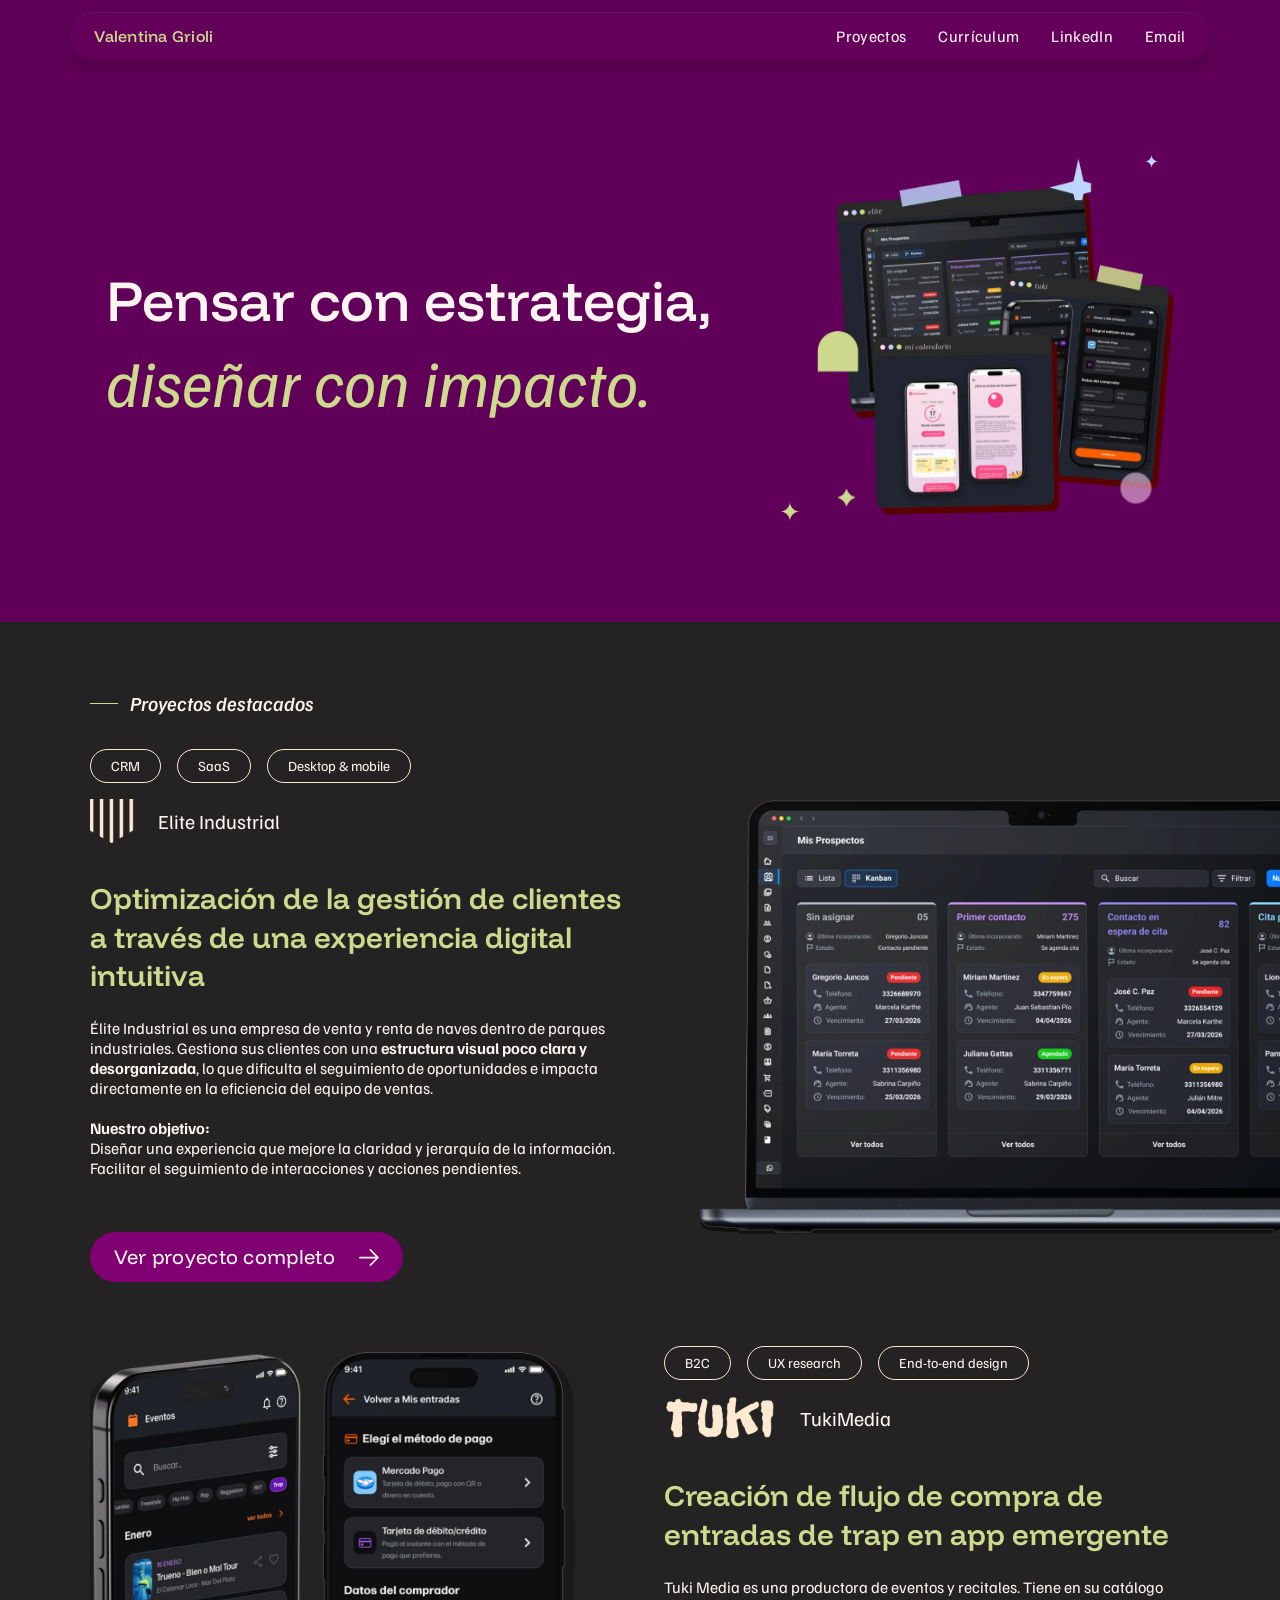
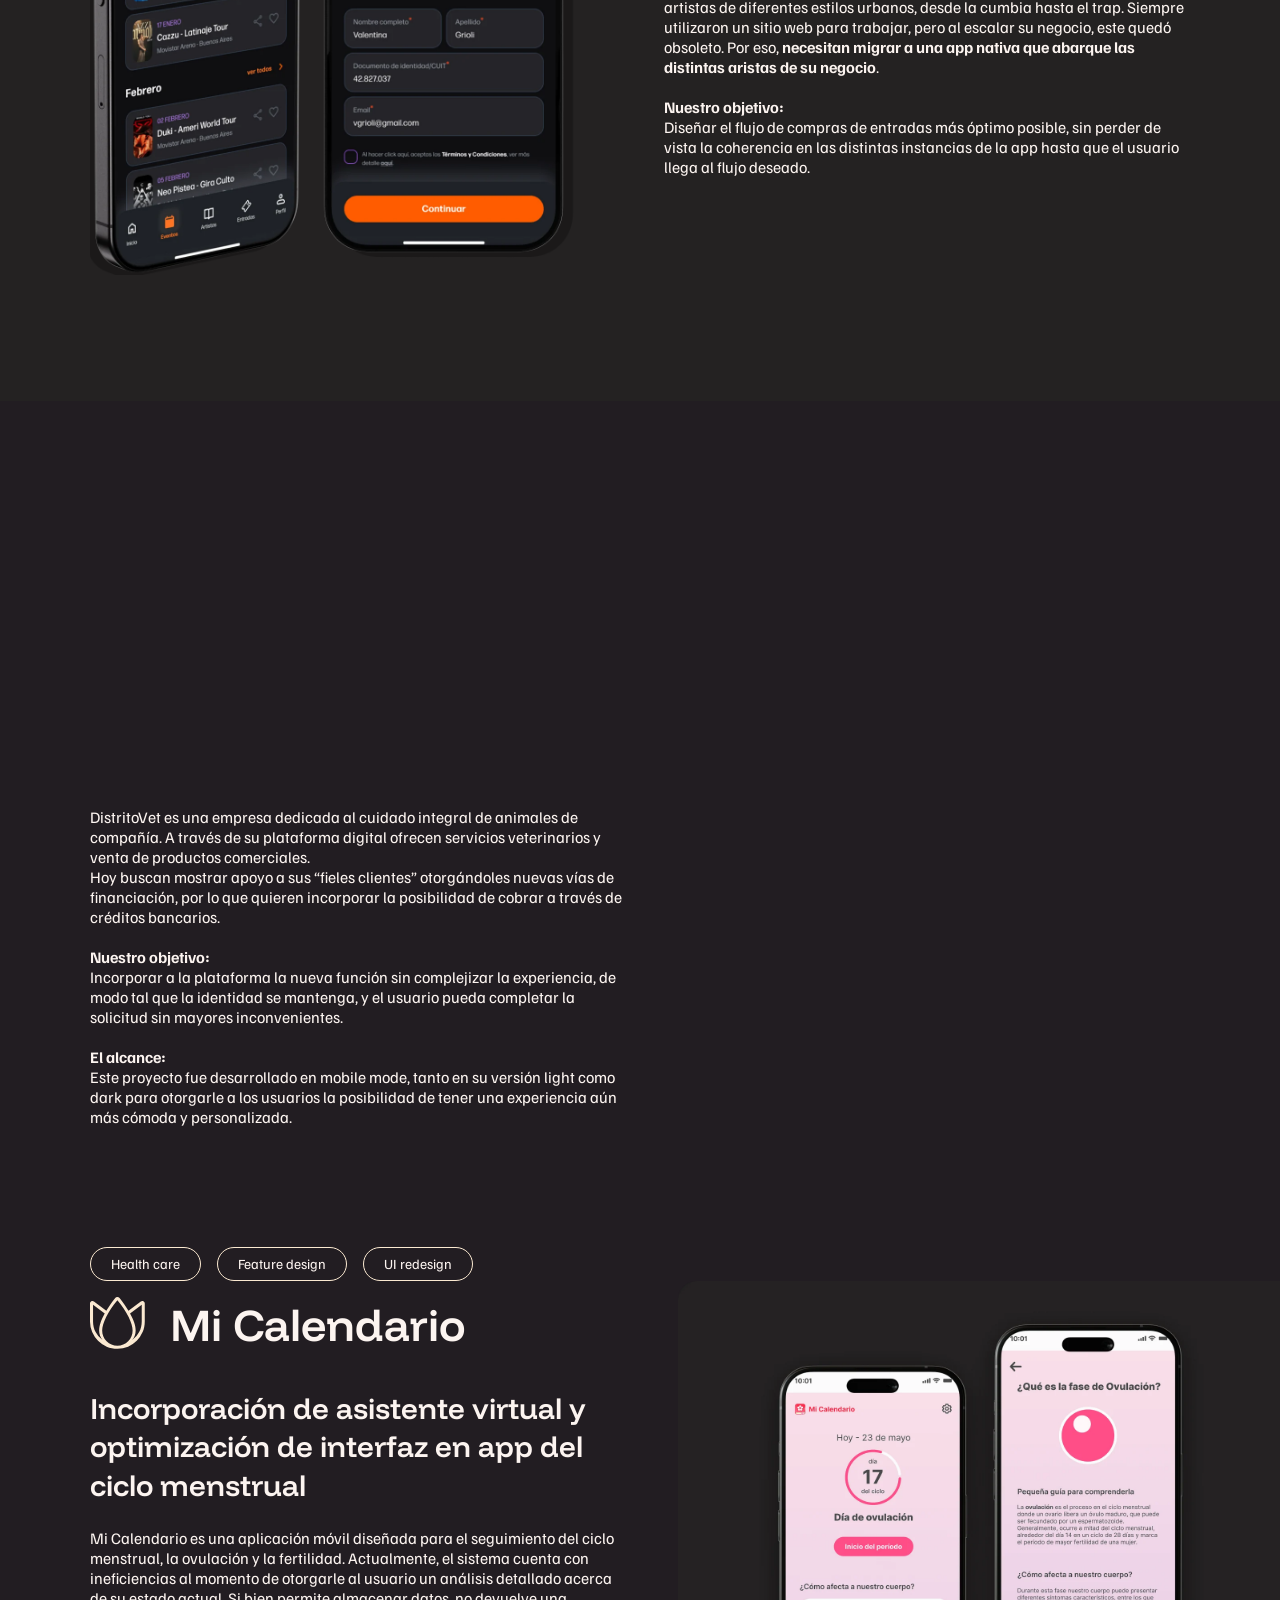
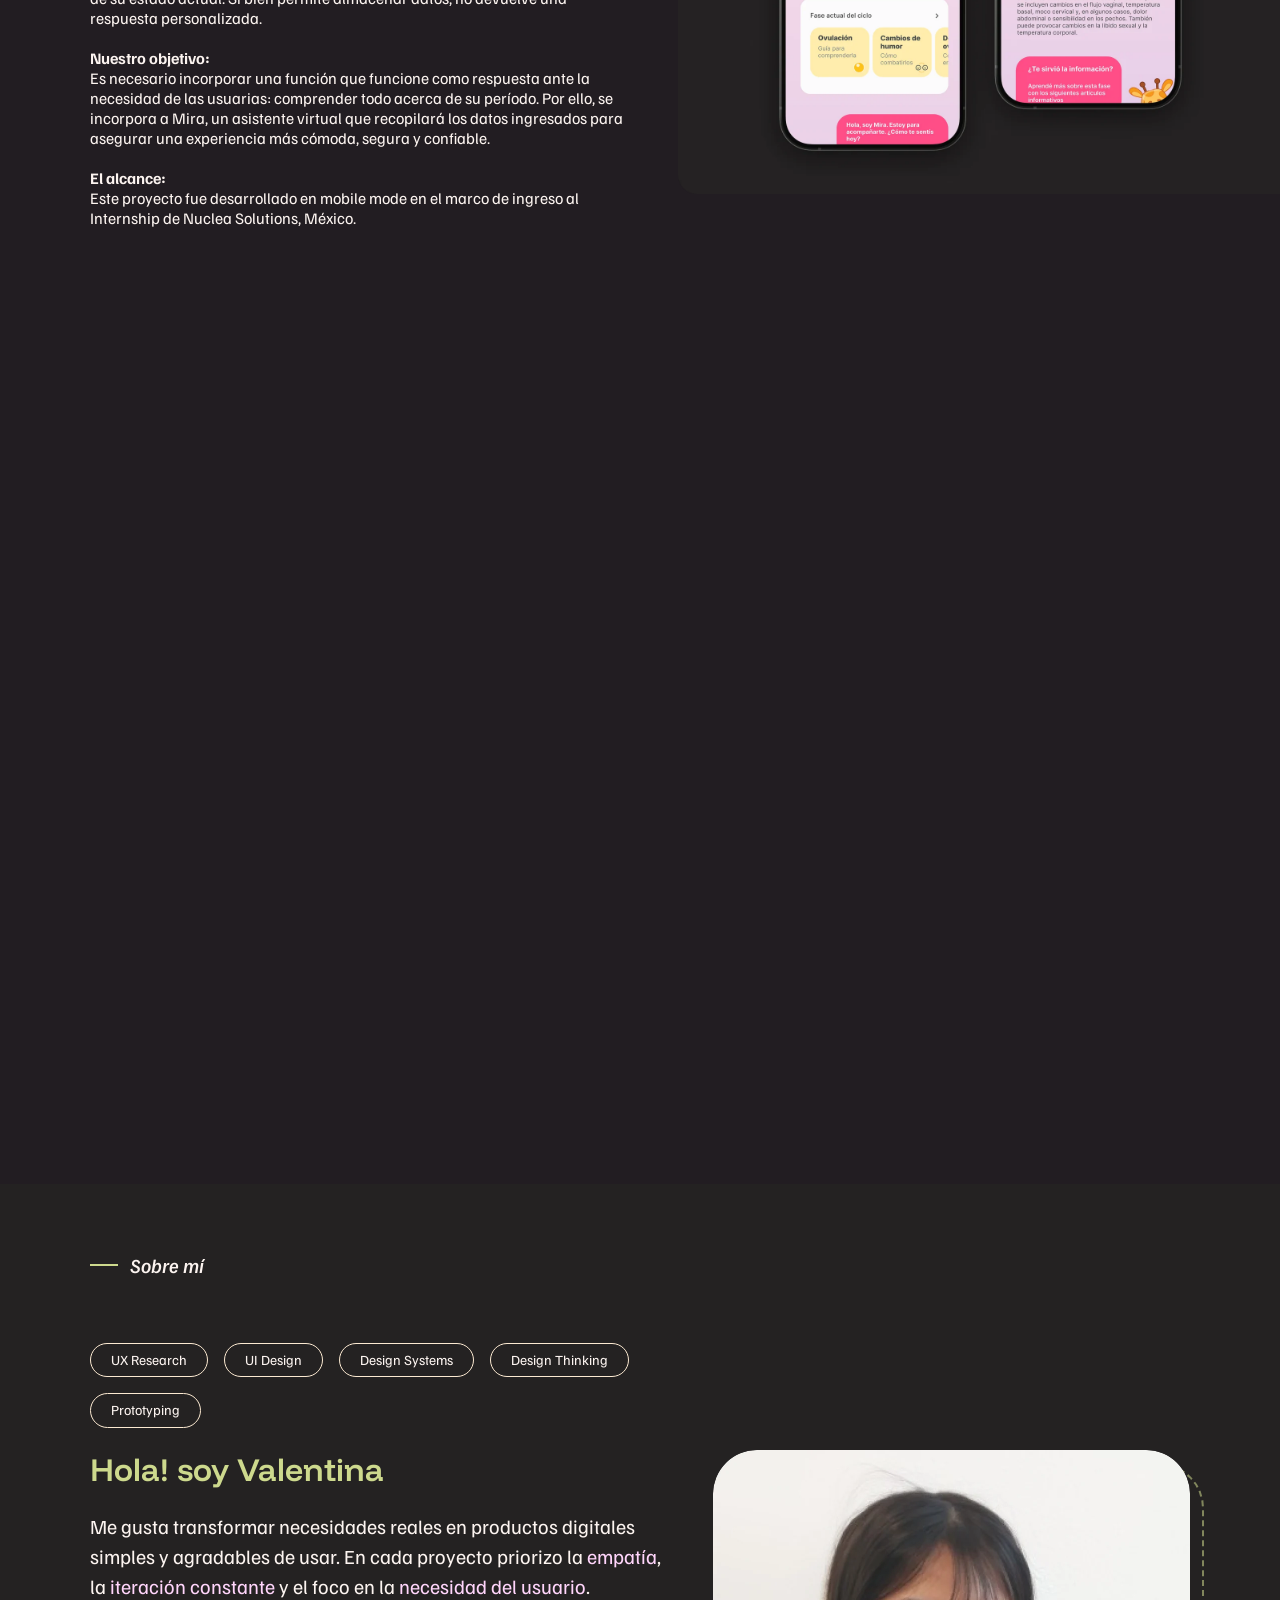
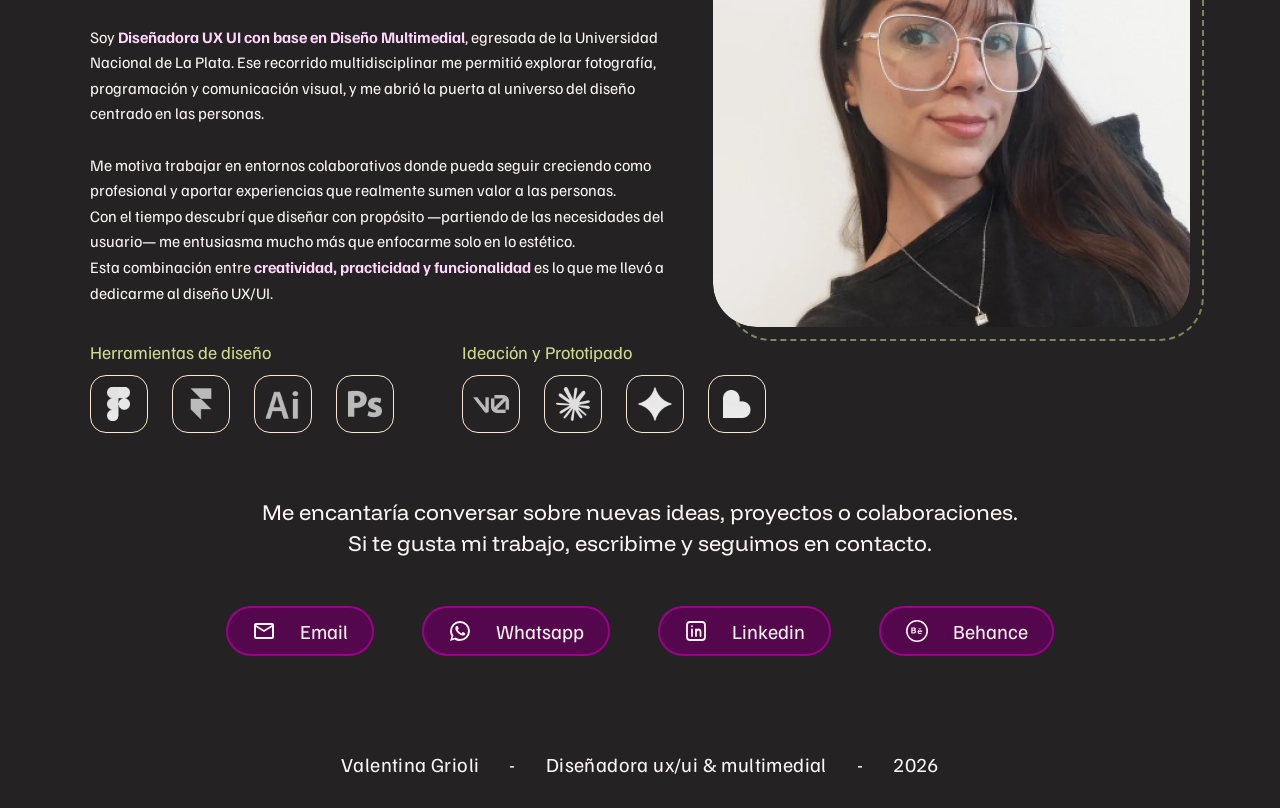
==== index.html @ 52be71bd "primeraversion-homepage" ====
<!doctype html>
<html lang="es">
<head>
  <meta charset="utf-8">
  <meta name="viewport" content="width=device-width, initial-scale=1">
  <title>Valentina Grioli · Diseñadora UX/UI</title>
  <meta name="description" content="Portfolio de Valentina Grioli, diseñadora UX/UI y multimedial. Pensar con estrategia, diseñar con impacto.">
  <meta property="og:title" content="Valentina Grioli · Diseñadora UX/UI">
  <meta property="og:description" content="Pensar con estrategia, diseñar con impacto.">
  <meta property="og:image" content="img/collage.webp">
  <meta name="theme-color" content="#610058">
  <link rel="icon" href="data:image/svg+xml,%3Csvg xmlns='http://www.w3.org/2000/svg' viewBox='0 0 32 32'%3E%3Crect width='32' height='32' rx='8' fill='%23610058'/%3E%3Ctext x='16' y='22' font-family='Arial' font-weight='700' font-size='15' text-anchor='middle' fill='%23CDD98D'%3EVG%3C/text%3E%3C/svg%3E">
  <link rel="preconnect" href="https://fonts.googleapis.com">
  <link rel="preconnect" href="https://fonts.gstatic.com" crossorigin>
  <link href="https://fonts.googleapis.com/css2?family=Familjen+Grotesk:ital,wght@0,400;0,500;0,700;1,400;1,500&family=Funnel+Display:wght@400;500;600;700&display=swap" rel="stylesheet">
  <link rel="stylesheet" href="css/styles.css">
  <script>document.documentElement.classList.add('js')</script>
</head>
<body>

  <!-- ===== Navegación ===== -->
  <header class="nav" id="nav">
    <nav class="nav__pill" aria-label="Principal">
      <a class="nav__logo" href="#inicio">Valentina Grioli</a>
      <ul class="nav__links">
        <li><a href="#proyectos">Proyectos</a></li>
        <li><a href="https://drive.google.com/file/d/1ZCytvN3l4GpVYw_OalFVoFQUiP-aSzca/view" target="_blank" rel="noopener">Currículum</a></li>
        <li><a href="https://www.linkedin.com/in/valentinagrioli/" target="_blank" rel="noopener">LinkedIn</a></li>
        <li><a href="#contacto">Email</a></li>
      </ul>
    </nav>
  </header>

  <main>
    <!-- ===== Hero ===== -->
    <section class="hero" id="inicio">
      <div class="hero__inner">
        <h1 class="hero__title" data-split>
          <span class="l1">Pensar con estrategia,</span>
          <span class="l2">diseñar con impacto.</span>
        </h1>
        <div class="hero__collage" id="collage">
          <div class="hero__collage-float" id="collageTilt">
            <img class="hero__collage-img" src="img/collage.webp" width="428" height="444" alt="Collage de ventanas con pantallas de los proyectos Elite, Tuki y Mi Calendario">
          </div>
          <span class="spark spark--a" aria-hidden="true">✦</span>
          <span class="spark spark--b" aria-hidden="true">✦</span>
        </div>
      </div>
    </section>

    <!-- ===== Proyectos destacados ===== -->
    <section class="sec-destacados" id="proyectos">
      <div class="wrap"><h2 class="kicker rv">Proyectos destacados</h2></div>

      <!-- Elite Industrial -->
      <article class="proj proj--right" style="margin-top:32px">
        <div class="proj__text">
          <div class="proj__head">
            <ul class="chips rv"><li class="chip">CRM</li><li class="chip">SaaS</li><li class="chip">Desktop &amp; mobile</li></ul>
            <div class="brand rv" style="--d:.08s"><img src="img/logo-elite.png" width="44" height="44" alt=""><span>Elite Industrial</span></div>
          </div>
          <div class="proj__body">
            <h3 class="proj__title rv" style="--d:.12s">Optimización de la gestión de clientes a través de una experiencia digital intuitiva</h3>
            <div class="proj__desc rv" style="--d:.18s">
              <p>Élite Industrial es una empresa de venta y renta de naves dentro de parques industriales. Gestiona sus clientes con una <b>estructura visual poco clara y desorganizada</b>, lo que dificulta el seguimiento de oportunidades e impacta directamente en la eficiencia del equipo de ventas.</p>
              <p><b>Nuestro objetivo:</b><br>Diseñar una experiencia que mejore la claridad y jerarquía de la información. Facilitar el seguimiento de interacciones y acciones pendientes.</p>
            </div>
          </div>
          <a class="btn rv" style="--d:.24s" href="casos/elite-industrial.html">Ver proyecto completo
            <svg viewBox="0 0 20 17" aria-hidden="true"><path fill="currentColor" d="M11.97 16.75 20 8.54 11.97.33a.83.83 0 0 0-1.26-.08.86.86 0 0 0 .1 1.28l6.01 6.16H.84a.85.85 0 0 0 0 1.7h15.98l-6.01 6.16a.86.86 0 0 0 0 1.2.83.83 0 0 0 1.18 0Z"/></svg>
          </a>
        </div>
        <div class="proj__media rv rv--r" style="--d:.1s">
          <img src="img/elite.webp" width="752" height="579" loading="lazy" alt="Kanban de Mis Prospectos del CRM de Elite Industrial en una laptop">
        </div>
      </article>

      <!-- TukiMedia -->
      <article class="proj proj--left" style="margin-top:64px">
        <div class="proj__media rv rv--l">
          <img src="img/tuki.webp" width="583" height="579" loading="lazy" alt="Dos celulares con la app de Tuki: listado de eventos y método de pago">
        </div>
        <div class="proj__text">
          <div class="proj__head">
            <ul class="chips rv"><li class="chip">B2C</li><li class="chip">UX research</li><li class="chip">End-to-end design</li></ul>
            <div class="brand rv" style="--d:.08s"><img src="img/logo-tuki.png" width="112" height="44" alt=""><span>TukiMedia</span></div>
          </div>
          <div class="proj__body">
            <h3 class="proj__title rv" style="--d:.12s">Creación de flujo de compra de entradas de trap en app emergente</h3>
            <div class="proj__desc rv" style="--d:.18s">
              <p>Tuki Media es una productora de eventos y recitales. Tiene en su catálogo artistas de diferentes estilos urbanos, desde la cumbia hasta el trap. Siempre utilizaron un sitio web para trabajar, pero al escalar su negocio, este quedó obsoleto. Por eso, <b>necesitan migrar a una app nativa que abarque las distintas aristas de su negocio</b>.</p>
              <p><b>Nuestro objetivo:</b><br>Diseñar el flujo de compras de entradas más óptimo posible, sin perder de vista la coherencia en las distintas instancias de la app hasta que el usuario llega al flujo deseado.</p>
            </div>
          </div>
          <a class="btn rv" style="--d:.24s" href="casos/tukimedia.html">Ver proyecto completo
            <svg viewBox="0 0 20 17" aria-hidden="true"><path fill="currentColor" d="M11.97 16.75 20 8.54 11.97.33a.83.83 0 0 0-1.26-.08.86.86 0 0 0 .1 1.28l6.01 6.16H.84a.85.85 0 0 0 0 1.7h15.98l-6.01 6.16a.86.86 0 0 0 0 1.2.83.83 0 0 0 1.18 0Z"/></svg>
          </a>
        </div>
      </article>
    </section>

    <!-- ===== Más proyectos ===== -->
    <section class="sec-mas">
      <div class="wrap sec-mas__head"><h2 class="kicker rv">Más Proyectos</h2></div>

      <!-- DistritoVet -->
      <article class="proj proj--right">
        <div class="proj__text">
          <div class="proj__head">
            <ul class="chips rv"><li class="chip">CRO</li><li class="chip">Retail</li><li class="chip">Feature design</li></ul>
            <div class="brand brand--distrito rv" style="--d:.08s"><img src="img/distrito.png" width="416" height="60" alt="DistritoVet"></div>
          </div>
          <div class="proj__body">
            <h3 class="proj__title rv" style="--d:.12s">Incorporación de flujo de solicitud de crédito en app de ventas</h3>
            <div class="proj__desc rv" style="--d:.18s">
              <p>DistritoVet es una empresa dedicada al cuidado integral de animales de compañía. A través de su plataforma digital ofrecen servicios veterinarios y venta de productos comerciales.<br>Hoy buscan mostrar apoyo a sus “fieles clientes” otorgándoles nuevas vías de financiación, por lo que quieren incorporar la posibilidad de cobrar a través de créditos bancarios.</p>
              <p><b>Nuestro objetivo:</b><br>Incorporar a la plataforma la nueva función sin complejizar la experiencia, de modo tal que la identidad se mantenga, y el usuario pueda completar la solicitud sin mayores inconvenientes.</p>
              <p><b>El alcance:</b><br>Este proyecto fue desarrollado en mobile mode, tanto en su versión light como dark para otorgarle a los usuarios la posibilidad de tener una experiencia aún más cómoda y personalizada.</p>
            </div>
          </div>
        </div>
        <div class="proj__media rv rv--r" style="--d:.1s">
          <img src="img/distrito-screens.webp" width="752" height="603" loading="lazy" alt="Pantallas del flujo de solicitud de crédito de DistritoVet">
        </div>
      </article>

      <!-- Mi Calendario -->
      <article class="proj proj--right">
        <div class="proj__text">
          <div class="proj__head">
            <ul class="chips rv"><li class="chip">Health care</li><li class="chip">Feature design</li><li class="chip">UI redesign</li></ul>
            <div class="brand brand--cal rv" style="--d:.08s">
              <svg viewBox="0 0 56 56" aria-hidden="true"><path fill="#FBE9D1" d="M16.72 49.67a27.3 27.3 0 0 1-8.7-5.87 27.3 27.3 0 0 1-5.86-8.7A26.6 26.6 0 0 1 0 24.44V6.53c0-1.04.45-1.77 1.35-2.21.9-.44 1.76-.36 2.58.24l12.38 9.3c1.24-2.03 2.59-4.12 4.06-6.26a92 92 0 0 1 4.86-6.53c.58-.73 1.3-1.09 2.16-1.07.86.02 1.58.38 2.16 1.07a124 124 0 0 1 4.83 6.5c1.49 2.11 2.85 4.21 4.09 6.29l12.37-9.3c.82-.6 1.68-.69 2.58-.24.9.44 1.35 1.18 1.35 2.21v17.91c0 3.78-.72 7.34-2.16 10.67a27.3 27.3 0 0 1-5.86 8.7 27.3 27.3 0 0 1-8.7 5.86 26.6 26.6 0 0 1-10.67 2.16c-3.78 0-7.34-.72-10.67-2.16ZM9.13 33.57c0-2.3.47-4.9 1.41-7.77.94-2.88 2.34-5.98 4.19-9.32L3.04 7.7v16.74c0 3.87.86 7.43 2.57 10.67a22 22 0 0 0 6.91 8c-1.04-1.29-1.86-2.74-2.47-4.36a15 15 0 0 1-.92-5.18Zm29.03 10.76c2.97-2.97 4.45-6.56 4.45-10.77 0-3.58-1.33-8.1-3.98-13.55-2.65-5.46-6.4-11.08-11.24-16.88-4.84 5.82-8.58 11.46-11.24 16.9-2.65 5.44-3.98 9.95-3.98 13.53 0 4.21 1.48 7.8 4.45 10.77s6.56 4.45 10.77 4.45 7.8-1.48 10.77-4.45Zm7.49-10.76c0 1.84-.3 3.58-.92 5.19-.6 1.61-1.43 3.06-2.47 4.35a22 22 0 0 0 6.9-8c1.72-3.24 2.58-6.8 2.58-10.67V7.7l-11.69 8.76c1.86 3.34 3.26 6.45 4.2 9.32.93 2.88 1.4 5.47 1.4 7.79Z"/></svg>
              <span>Mi Calendario</span>
            </div>
          </div>
          <div class="proj__body">
            <h3 class="proj__title rv" style="--d:.12s">Incorporación de asistente virtual y optimización de interfaz en app del ciclo menstrual</h3>
            <div class="proj__desc rv" style="--d:.18s">
              <p>Mi Calendario es una aplicación móvil diseñada para el seguimiento del ciclo menstrual, la ovulación y la fertilidad. Actualmente, el sistema cuenta con ineficiencias al momento de otorgarle al usuario un análisis detallado acerca de su estado actual. Si bien permite almacenar datos, no devuelve una respuesta personalizada.</p>
              <p><b>Nuestro objetivo:</b><br>Es necesario incorporar una función que funcione como respuesta ante la necesidad de las usuarias: comprender todo acerca de su período. Por ello, se incorpora a Mira, un asistente virtual que recopilará los datos ingresados para asegurar una experiencia más cómoda, segura y confiable.</p>
              <p><b>El alcance:</b><br>Este proyecto fue desarrollado en mobile mode en el marco de ingreso al Internship de Nuclea Solutions, México.</p>
            </div>
          </div>
        </div>
        <div class="proj__media rv rv--r" style="--d:.1s">
          <img src="img/calendario-screens.webp" width="752" height="641" loading="lazy" alt="Pantallas de Mi Calendario con el asistente Mira">
        </div>
      </article>

      <!-- Asistir(te) -->
      <article class="proj proj--right">
        <div class="proj__text">
          <div class="proj__head">
            <ul class="chips rv"><li class="chip">Social Impact</li><li class="chip">Product design</li><li class="chip">End-to-end</li></ul>
            <div class="brand brand--asistirte rv" style="--d:.08s"><img src="img/asistirte.png" width="308" height="71" alt="Asistir(te)"></div>
          </div>
          <div class="proj__body">
            <h3 class="proj__title rv" style="--d:.12s">Diseño de web-app digital para la gestión en programas de asistencia social</h3>
            <div class="proj__desc rv" style="--d:.18s">
              <p><b>Asistir(te)</b> es un Sistema de Gestión digital interna del CIS, Centro de Integración Social de la Municipalida de La Plata.<br>El CIS se encarga de brindar asistencia local e inmediata a personas en situación de calle, aunque su sistema de gestión de casos resulta ineficiente y anticuado, lo que provoca retrasos en la gestión y pérdidas de información importante.</p>
              <p><b>Nuestro objetivo:</b><br>Diseñar una solución digital que les permita a los trabajadores asistir de manera ágil y sencilla cada caso, además de llevar un registro único en el Archivo Digital.</p>
              <p><b>El alcance:</b><br>Proyecto desarrollado de manera independiente y privada, ya que pertenece a la gestión interna del CIS.</p>
            </div>
          </div>
        </div>
        <div class="proj__media rv rv--r" style="--d:.1s">
          <img src="img/asistirte-screens.webp" width="752" height="641" loading="lazy" alt="Pantallas de la web-app Asistir(te)">
        </div>
      </article>
    </section>

    <!-- ===== Sobre mí ===== -->
    <section class="sec-sobre" id="sobre-mi">
      <div class="wrap">
        <h2 class="kicker rv">Sobre mí</h2>
        <div class="sobre">
          <div class="sobre__text">
            <ul class="chips rv"><li class="chip">UX Research</li><li class="chip">UI Design</li><li class="chip">Design Systems</li><li class="chip">Design Thinking</li><li class="chip">Prototyping</li></ul>
            <h3 class="sobre__hola rv" style="--d:.06s">Hola! soy Valentina</h3>
            <p class="sobre__lead rv" style="--d:.1s">Me gusta transformar necesidades reales en productos digitales simples y agradables de usar. En cada proyecto priorizo la <span class="rosa">empatía</span>, la <span class="rosa">iteración constante</span> y el foco en la <span class="rosa">necesidad del usuario</span>.</p>
            <div class="sobre__bio rv" style="--d:.14s">
              <p>Soy <b class="rosa">Diseñadora UX UI con base en Diseño Multimedial</b>, egresada de la Universidad Nacional de La Plata. Ese recorrido multidisciplinar me permitió explorar fotografía, programación y comunicación visual, y me abrió la puerta al universo del diseño centrado en las personas.</p>
              <p>Me motiva trabajar en entornos colaborativos donde pueda seguir creciendo como profesional y aportar experiencias que realmente sumen valor a las personas.<br>Con el tiempo descubrí que diseñar con propósito —partiendo de las necesidades del usuario— me entusiasma mucho más que enfocarme solo en lo estético.<br>Esta combinación entre <b class="rosa">creatividad, practicidad y funcionalidad</b> es lo que me llevó a dedicarme al diseño UX/UI.</p>
            </div>
            <div class="tools rv" style="--d:.18s">
              <h3>Herramientas de diseño</h3>
              <h3>Ideación y Prototipado</h3>
              <ul>
                <li class="tool" title="Figma"><img src="img/figma.png" width="23" height="34" alt="Figma"></li>
                <li class="tool" title="Framer"><img src="img/framer.png" width="34" height="34" alt="Framer"></li>
                <li class="tool" title="Illustrator"><img src="img/ai.png" width="36" height="38" alt="Illustrator"></li>
                <li class="tool" title="Photoshop"><img src="img/ps.png" width="34" height="34" alt="Photoshop"></li>
              </ul>
              <ul>
                <li class="tool" title="v0"><img src="img/v0.png" width="40" height="40" alt="v0"></li>
                <li class="tool" title="Claude"><img src="img/claude.png" width="34" height="34" alt="Claude"></li>
                <li class="tool" title="Gemini"><img src="img/gemini.png" width="36" height="36" alt="Gemini"></li>
                <li class="tool" title="Lovable"><img src="img/lovable.png" width="28" height="28" alt="Lovable"></li>
              </ul>
            </div>
          </div>
          <figure class="sobre__foto rv rv--r" style="--d:.1s">
            <img src="img/perfil.webp" width="477" height="477" loading="lazy" alt="Foto de Valentina Grioli">
          </figure>
        </div>
      </div>

      <!-- ===== Contacto ===== -->
      <div class="wrap contacto" id="contacto">
        <p class="rv">Me encantaría conversar sobre nuevas ideas, proyectos o colaboraciones.<br>Si te gusta mi trabajo, escribime y seguimos en contacto.</p>
        <ul>
          <li class="rv rv--pop"><a href="mailto:vgrioli@gmail.com?subject=Nuevo%20proyecto&amp;body=Hola%2C%20tengo%20un%20proyecto%20de%20dise%C3%B1o%20y%20quiero%20informaci%C3%B3n.%20Gracias">
            <svg viewBox="0 0 24 24" aria-hidden="true"><path fill="currentColor" d="M22 6c0-1.1-.9-2-2-2H4c-1.1 0-2 .9-2 2v12c0 1.1.9 2 2 2h16c1.1 0 2-.9 2-2V6Zm-2 0-8 5-8-5h16Zm0 12H4V8l8 5 8-5v10Z"/></svg>Email</a></li>
          <li class="rv rv--pop" style="--d:.06s"><a href="https://api.whatsapp.com/send/?phone=542216088618&amp;text=Hola%2C+tengo+un+proyecto+de+dise%C3%B1o+y+quiero+informaci%C3%B3n.+Gracias&amp;type=phone_number&amp;app_absent=0" target="_blank" rel="noopener">
            <svg viewBox="0 0 24 24" aria-hidden="true"><path fill="currentColor" d="M16.75 13.96c.25.13.41.2.46.3.06.11.04.61-.21 1.18-.2.56-1.24 1.1-1.7 1.12-.46.02-.47.36-2.96-.73-2.49-1.09-3.99-3.75-4.11-3.92-.12-.17-.96-1.38-.92-2.61.05-1.22.69-1.8.95-2.04.24-.26.51-.29.68-.26h.47c.15 0 .36-.06.55.45l.69 1.87c.06.13.1.28.01.44l-.27.41-.39.42c-.12.12-.26.25-.12.5.12.26.62 1.09 1.32 1.78.91.88 1.71 1.17 1.95 1.3.24.14.39.12.54-.04l.81-.94c.19-.25.35-.19.58-.11l1.67.88M12 2a10 10 0 0 1 10 10 10 10 0 0 1-10 10c-1.97 0-3.8-.57-5.35-1.55L2 22l1.55-4.65A10 10 0 0 1 2 12 10 10 0 0 1 12 2m0 2a8 8 0 0 0-8 8c0 1.72.54 3.31 1.46 4.61L4.5 19.5l2.89-.96A8 8 0 0 0 12 20a8 8 0 0 0 8-8 8 8 0 0 0-8-8Z"/></svg>Whatsapp</a></li>
          <li class="rv rv--pop" style="--d:.12s"><a href="https://www.linkedin.com/in/valentinagrioli/" target="_blank" rel="noopener">
            <svg viewBox="0 0 24 24" aria-hidden="true" fill="none" stroke="currentColor" stroke-width="1.8" stroke-linecap="round" stroke-linejoin="round"><rect x="3" y="3" width="18" height="18" rx="3"/><path d="M8 10.5V17M8 7.2v.1M12 17v-6.5M12 13.5c0-1.7 1-3 2.5-3s2 1 2 2.6V17"/></svg>Linkedin</a></li>
          <li class="rv rv--pop" style="--d:.18s"><a href="https://www.behance.net/valentinagrioli" target="_blank" rel="noopener">
            <svg viewBox="0 0 24 24" aria-hidden="true"><circle cx="12" cy="12" r="10.2" fill="none" stroke="currentColor" stroke-width="1.6"/><path fill="currentColor" d="M6.3 8.4h2.6c1.3 0 2 .6 2 1.6 0 .6-.3 1-.8 1.2.7.2 1.1.7 1.1 1.4 0 1.1-.8 1.8-2.2 1.8H6.3V8.4Zm1.2 2.4h1.3c.5 0 .8-.2.8-.7 0-.4-.3-.7-.8-.7H7.5v1.4Zm0 2.6h1.4c.6 0 .9-.3.9-.8s-.3-.8-.9-.8H7.5v1.6Zm7.3-3c1.4 0 2.2 1 2.2 2.4v.3h-3.3c.1.7.5 1.1 1.2 1.1.4 0 .7-.2.9-.5h1.1c-.3.9-1.1 1.4-2 1.4-1.4 0-2.3-.9-2.3-2.3 0-1.4.9-2.4 2.2-2.4Zm-1 1.9h2c-.1-.6-.4-1-1-1-.5 0-.9.4-1 1Zm-.3-3.4h2.6v.7h-2.6v-.7Z"/></svg>Behance</a></li>
        </ul>
      </div>
    </section>
  </main>

  <footer class="footer">
    <p><span>Valentina Grioli</span><span aria-hidden="true">-</span><span>Diseñadora ux/ui &amp; multimedial</span><span aria-hidden="true">-</span><span>2026</span></p>
  </footer>

  <script src="js/main.js"></script>
</body>
</html>
---- css/styles.css ----
/* =========================================================
   Portfolio Valentina Grioli · estilos compartidos
   Colores y tipografías sacados del Figma (frame "Home")
   ========================================================= */
:root {
  --violeta: #610058;
  --violeta-boton: #800073;
  --violeta-borde: #9a008c;
  --carbon: #242222;
  --carbon-2: #221d22;
  --crema: #fcf4f0;
  --crema-2: #fff8ee;
  --borde-chip: #fbe9d1;
  --lima: #cdd98d;
  --rosa: #ffd5fb;
  --celeste: #c0d6ff;

  --f-display: "Funnel Display", system-ui, sans-serif;
  --f-texto: "Familjen Grotesk", system-ui, sans-serif;

  --pad: clamp(16px, 7vw, 100px);
  --max: 1440px;
  --ease: cubic-bezier(.2, .8, .2, 1);

  --lapiz: url("data:image/svg+xml,%3Csvg xmlns='http://www.w3.org/2000/svg' width='30' height='30' viewBox='0 0 30 30'%3E%3Cpath d='M3 27 L5.5 19.5 L21 4 L26 9 L10.5 24.5 Z' fill='%23FCF4F0' stroke='%232A2A2A' stroke-width='1.4' stroke-linejoin='round'/%3E%3Cpath d='M21 4 L26 9 L28 7 A2.2 2.2 0 0 0 28 4 L26 2 A2.2 2.2 0 0 0 23 2 Z' fill='%23FFD5FB' stroke='%232A2A2A' stroke-width='1.4'/%3E%3Cpath d='M3 27 L5.5 19.5 L10.5 24.5 Z' fill='%23CDD98D' stroke='%232A2A2A' stroke-width='1.2'/%3E%3Cpath d='M3 27 L4.2 23.4 L6.6 25.8 Z' fill='%232A2A2A'/%3E%3C/svg%3E") 3 27, auto;
}

* { box-sizing: border-box; margin: 0; padding: 0; }
html { scroll-behavior: smooth; scroll-padding-top: 96px; }
body {
  background: var(--carbon);
  color: var(--crema);
  font-family: var(--f-texto);
  font-size: 16px;
  line-height: 1.5;
  -webkit-font-smoothing: antialiased;
  overflow-x: hidden;
  cursor: var(--lapiz);
}
img { display: block; max-width: 100%; height: auto; }
a { color: inherit; text-decoration: none; cursor: pointer; }
b, strong { font-weight: 700; }
::selection { background: var(--lima); color: var(--carbon); }

.wrap { width: 100%; max-width: var(--max); margin: 0 auto; padding-inline: var(--pad); }

/* ---------- Navegación (píldora con vidrio) ---------- */
.nav {
  position: fixed; inset: 12px 0 auto 0; z-index: 50;
  display: flex; justify-content: center; padding-inline: clamp(12px, 5.5vw, 80px);
  pointer-events: none;
}
.nav__pill {
  pointer-events: auto;
  width: 100%; max-width: 1280px; height: 48px;
  display: flex; align-items: center; justify-content: space-between;
  padding: 0 24px;
  background: rgba(97, 0, 88, .85);
  backdrop-filter: blur(14px) saturate(140%);
  -webkit-backdrop-filter: blur(14px) saturate(140%);
  border-radius: 64px;
  box-shadow: 0 8px 24px rgba(0,0,0,.18), 0 1px 0 rgba(255,255,255,.06) inset;
  animation: navIn .9s var(--ease) both .1s;
  transition: background .3s, box-shadow .3s;
}
.nav.is-scrolled .nav__pill { background: rgba(60, 0, 54, .82); box-shadow: 0 10px 30px rgba(0,0,0,.35); }
.nav__logo { font-family: var(--f-display); font-weight: 500; font-size: 16px; letter-spacing: .015em; color: var(--lima); }
.nav__links { display: flex; gap: 32px; list-style: none; }
.nav__links a { position: relative; font-size: 16px; letter-spacing: .02em; line-height: 1.2; }
.nav__links a::after {
  content: ""; position: absolute; left: 0; right: 0; bottom: -4px; height: 1.5px;
  background: var(--lima); transform: scaleX(0); transform-origin: right; transition: transform .35s var(--ease);
}
.nav__links a:hover::after { transform: scaleX(1); transform-origin: left; }
@keyframes navIn { from { opacity: 0; transform: translateY(-24px); } }

/* ---------- Hero ---------- */
.hero { background: var(--violeta); padding-top: 72px; position: relative; overflow: hidden; }
.hero__inner {
  min-height: 550px;
  display: grid; grid-template-columns: minmax(0, 767px) minmax(0, 369px);
  justify-content: space-between; align-items: center; gap: 48px;
  padding-inline: clamp(16px, 8.3vw, 120px);
  max-width: var(--max); margin: 0 auto;
}
.hero__title { font-family: var(--f-display); font-weight: 500; font-size: clamp(40px, 4.45vw, 64px); line-height: 1.1; color: var(--crema); }
.hero__title .l2 { display: block; font-family: var(--f-texto); font-style: italic; font-weight: 400; font-size: 1.125em; line-height: 1.2; color: var(--lima); margin-top: .1em; }
.hero__title .w { display: inline-block; overflow: hidden; vertical-align: bottom; padding-bottom: .08em; }
.hero__title .w > span { display: inline-block; }
.js .hero__title .w > span { transform: translateY(110%); animation: wordIn .9s var(--ease) forwards; }
@keyframes wordIn { to { transform: translateY(0); } }

.hero__collage { position: relative; width: 100%; max-width: 428px; justify-self: end; perspective: 900px; }
.hero__collage-img { width: 100%; animation: collageIn 1.1s var(--ease) both .45s; }
.hero__collage-float { animation: float 6s ease-in-out infinite 1.6s; transition: transform .25s ease-out; will-change: transform; }
@keyframes collageIn { from { opacity: 0; transform: translateY(40px) rotate(-4deg) scale(.94); } }
@keyframes float { 0%,100% { translate: 0 0; } 50% { translate: 0 -10px; } }
.spark { position: absolute; color: var(--lima); font-family: var(--f-display); font-weight: 700; pointer-events: none; animation: spin 9s linear infinite; }
.spark--a { left: -7%; bottom: 2%; font-size: 26px; }
.spark--b { right: 4%; top: -2%; font-size: 18px; color: var(--celeste); animation-duration: 12s; animation-direction: reverse; }
@keyframes spin { to { rotate: 360deg; } }

/* ---------- Títulos de sección ---------- */
.kicker { font-family: var(--f-texto); font-style: italic; font-weight: 500; font-size: 20px; line-height: 1.4; display: inline-flex; align-items: center; gap: 12px; }
.kicker::before { content: ""; width: 28px; height: 1.5px; background: var(--lima); transform: scaleX(0); transform-origin: left; transition: transform .8s var(--ease) .2s; }
.kicker.is-in::before { transform: scaleX(1); }

/* ---------- Proyectos ---------- */
.sec-destacados { background: var(--carbon); padding: 64px 0 120px; }
.sec-mas { background: var(--carbon-2); }
.sec-mas__head { padding: 64px 0 64px; }

.proj { display: grid; align-items: center; gap: 48px; }
.proj + .proj { margin-top: 64px; }
.proj--right { grid-template-columns: minmax(0, 540px) minmax(0, 752px); padding-left: var(--pad); max-width: var(--max); margin-inline: auto; justify-content: space-between; }
.proj--left { grid-template-columns: minmax(0, 583px) minmax(0, 609px); padding-inline: var(--pad); max-width: var(--max); margin-inline: auto; justify-content: space-between; }
.sec-mas .proj { padding-top: 0; padding-bottom: 120px; margin-top: 0; }
.sec-mas .proj:first-of-type { padding-bottom: 0; }
.sec-mas .proj + .proj { padding-top: 120px; }
.sec-mas .proj:last-child { padding-bottom: 120px; }

.proj__text { display: flex; flex-direction: column; gap: 36px; }
.proj__head { display: flex; flex-direction: column; gap: 16px; }
.chips { display: flex; flex-wrap: wrap; gap: 16px; list-style: none; }
.chip { border: 1px solid var(--borde-chip); border-radius: 24px; padding: 7px 20px; font-size: 14px; line-height: 1.3; transition: background .25s, color .25s; }
.chip:hover { background: var(--borde-chip); color: var(--carbon); }
.brand { display: flex; align-items: center; gap: 24px; font-size: 20px; line-height: 1.5; }
.brand img { height: 44px; width: auto; }
.brand--distrito img { height: 60px; }
.brand--asistirte img { height: 71px; }
.brand--cal { font-family: var(--f-display); font-weight: 600; font-size: clamp(36px, 3.5vw, 50px); line-height: 1.1; }
.brand--cal svg { width: 56px; height: 56px; flex: none; }

.proj__body { display: flex; flex-direction: column; gap: 24px; }
.proj__title { font-family: var(--f-display); font-weight: 600; font-size: clamp(26px, 2.3vw, 32px); line-height: 1.3; color: var(--crema); }
.sec-destacados .proj__title { color: var(--lima); }
.proj__desc { font-size: 16px; line-height: 1.25; color: var(--crema); }
.proj__desc p + p { margin-top: 1.25em; }

.btn {
  align-self: flex-start;
  display: inline-flex; align-items: center; gap: 24px;
  background: var(--violeta-boton); color: var(--crema-2);
  font-family: var(--f-display); font-size: 20px; letter-spacing: .015em; line-height: 1;
  padding: 15px 24px; border-radius: 40px;
  position: relative; overflow: hidden; isolation: isolate;
  transition: transform .3s var(--ease), box-shadow .3s;
  margin-top: 18px;
}
.btn::before { content: ""; position: absolute; inset: 0; background: var(--violeta-borde); transform: translateX(-101%); transition: transform .45s var(--ease); z-index: -1; }
.btn:hover::before { transform: translateX(0); }
.btn:hover { transform: translateY(-2px); box-shadow: 0 10px 24px rgba(128, 0, 115, .35); }
.btn svg { width: 20px; height: 17px; transition: transform .35s var(--ease); }
.btn:hover svg { transform: translateX(6px); }

.proj__media { position: relative; }
.proj__media img { width: 100%; transition: transform .8s var(--ease); }
.proj__media:hover img { transform: scale(1.02); }

/* ---------- Sobre mí ---------- */
.sec-sobre { background: var(--carbon); padding: 64px 0 0; }
.sobre { display: grid; grid-template-columns: minmax(0, 696px) minmax(0, 477px); justify-content: space-between; align-items: center; gap: 48px; margin-top: 64px; }
.sobre__text { display: flex; flex-direction: column; gap: 24px; }
.sobre__hola { font-family: var(--f-display); font-weight: 600; font-size: 32px; line-height: 1.1; color: var(--lima); margin-top: 0; }
.sobre__lead { font-size: 20px; line-height: 1.5; }
.sobre__bio { font-size: 16px; line-height: 1.6; }
.sobre__bio p + p { margin-top: 1.6em; }
.rosa { color: var(--rosa); }
.tools { display: grid; grid-template-columns: repeat(2, auto); justify-content: start; column-gap: 68px; row-gap: 8px; margin-top: 8px; }
.tools h3 { font-weight: 400; font-size: 18px; line-height: 1.6; color: var(--lima); }
.tools ul { display: flex; gap: 24px; list-style: none; }
.tool { width: 58px; height: 58px; border: 1px solid var(--borde-chip); border-radius: 16px; display: grid; place-items: center; transition: transform .35s var(--ease), background .3s; }
.tool img { max-width: 36px; max-height: 38px; }
.tool:hover { transform: translateY(-6px) rotate(-4deg); background: rgba(251, 233, 209, .08); }
.sobre__foto { position: relative; }
.sobre__foto img { border-radius: 44px; width: 100%; }
.sobre__foto::after { content: ""; position: absolute; inset: 0; border-radius: 44px; border: 2px dashed var(--lima); transform: translate(14px, 14px); z-index: -1; opacity: .55; }
.sobre__foto { z-index: 0; }

/* ---------- Contacto ---------- */
.contacto { text-align: center; padding: 64px 0 64px; }
.contacto p { font-family: var(--f-display); font-size: clamp(19px, 1.7vw, 24px); line-height: 1.4; }
.contacto ul { list-style: none; display: flex; flex-wrap: wrap; justify-content: center; gap: 48px; margin-top: 48px; }
.contacto a {
  display: inline-flex; align-items: center; gap: 24px;
  height: 50px; padding: 0 24px; border-radius: 40px;
  background: rgba(97, 0, 88, .8); border: 2px solid var(--violeta-borde);
  font-size: 20px; line-height: 1.2;
  transition: transform .3s var(--ease), background .3s, border-color .3s;
}
.contacto a:hover { transform: translateY(-3px); background: var(--violeta-borde); border-color: var(--rosa); }
.contacto svg { width: 24px; height: 24px; flex: none; }

/* ---------- Footer ---------- */
.footer { background: var(--carbon); padding: 32px 0; }
.footer p { display: flex; flex-wrap: wrap; justify-content: center; gap: 0 30px; font-size: 20px; line-height: 1.2; letter-spacing: .02em; }

/* ---------- Aparición al scrollear ---------- */
.rv { }
.js .rv { opacity: 0; transform: translateY(36px); transition: opacity .9s var(--ease), transform .9s var(--ease); transition-delay: var(--d, 0s); }
.js .rv--l { transform: translateX(-56px) rotate(-1.5deg); }
.js .rv--r { transform: translateX(56px) rotate(1.5deg); }
.js .rv--pop { transform: scale(.9); }
.js .rv.is-in { opacity: 1; transform: none; }

/* ---------- Responsive ---------- */
@media (max-width: 1080px) {
  .hero__inner { grid-template-columns: 1fr minmax(0, 340px); }
  .tools { grid-template-columns: 1fr; column-gap: 0; }
  .tools h3:nth-of-type(2) { order: 3; margin-top: 16px; }
  .tools ul:nth-of-type(2) { order: 4; }
}
@media (max-width: 900px) {
  .nav__links { gap: 18px; }
  .nav__links a { font-size: 14px; }
  .hero__inner { grid-template-columns: 1fr; padding-block: 56px 64px; gap: 40px; min-height: 0; }
  .hero__collage { justify-self: center; max-width: 380px; }
  .proj--right, .proj--left { grid-template-columns: 1fr; padding-inline: var(--pad); gap: 32px; }
  .proj--left .proj__media { order: 2; }
  .proj--right .proj__media { margin-right: calc(var(--pad) * -1); }
  .sec-mas .proj + .proj { padding-top: 88px; }
  .sec-mas .proj:last-child { padding-bottom: 88px; }
  .sobre { grid-template-columns: 1fr; }
  .sobre__foto { order: -1; max-width: 360px; }
  .contacto ul { gap: 16px; }
}
@media (max-width: 560px) {
  .nav__pill { padding: 0 16px; }
  .nav__logo { font-size: 14px; }
  .nav__links { gap: 12px; }
  .nav__links li:nth-child(3) { display: none; }
  .nav__links a { font-size: 13px; }
  .brand--distrito img, .brand--asistirte img { height: auto; max-width: 260px; }
  .btn { font-size: 18px; }
  .tools ul { gap: 12px; flex-wrap: wrap; }
  .contacto a { font-size: 18px; }
  .footer p { font-size: 15px; gap: 0 12px; }
}

@media (prefers-reduced-motion: reduce) {
  *, *::before, *::after { animation: none !important; transition: none !important; }
  .js .hero__title .w > span { transform: none; }
  .js .rv { opacity: 1; transform: none; }
}

/* ---------- Páginas de casos ---------- */
.caso-hero { background: var(--violeta); padding: 160px 0 96px; }
.caso-hero .volver { display: inline-flex; align-items: center; gap: 10px; color: var(--lima); font-size: 16px; margin-bottom: 40px; transition: gap .3s var(--ease); }
.caso-hero .volver:hover { gap: 16px; }
.caso-hero .volver svg { width: 18px; height: 15px; transform: scaleX(-1); }
.caso-hero h1 { font-family: var(--f-display); font-weight: 600; font-size: clamp(34px, 4vw, 56px); line-height: 1.12; max-width: 900px; margin-top: 24px; }
.caso-hero h1 em { font-family: var(--f-texto); font-weight: 400; color: var(--lima); }
.caso-body { padding: 96px 0 120px; }
.caso-body .nota { max-width: 640px; font-size: 20px; line-height: 1.5; }
.caso-body .nota .btn { margin-top: 32px; }
.caso-portada { margin-top: 56px; max-width: 900px; }
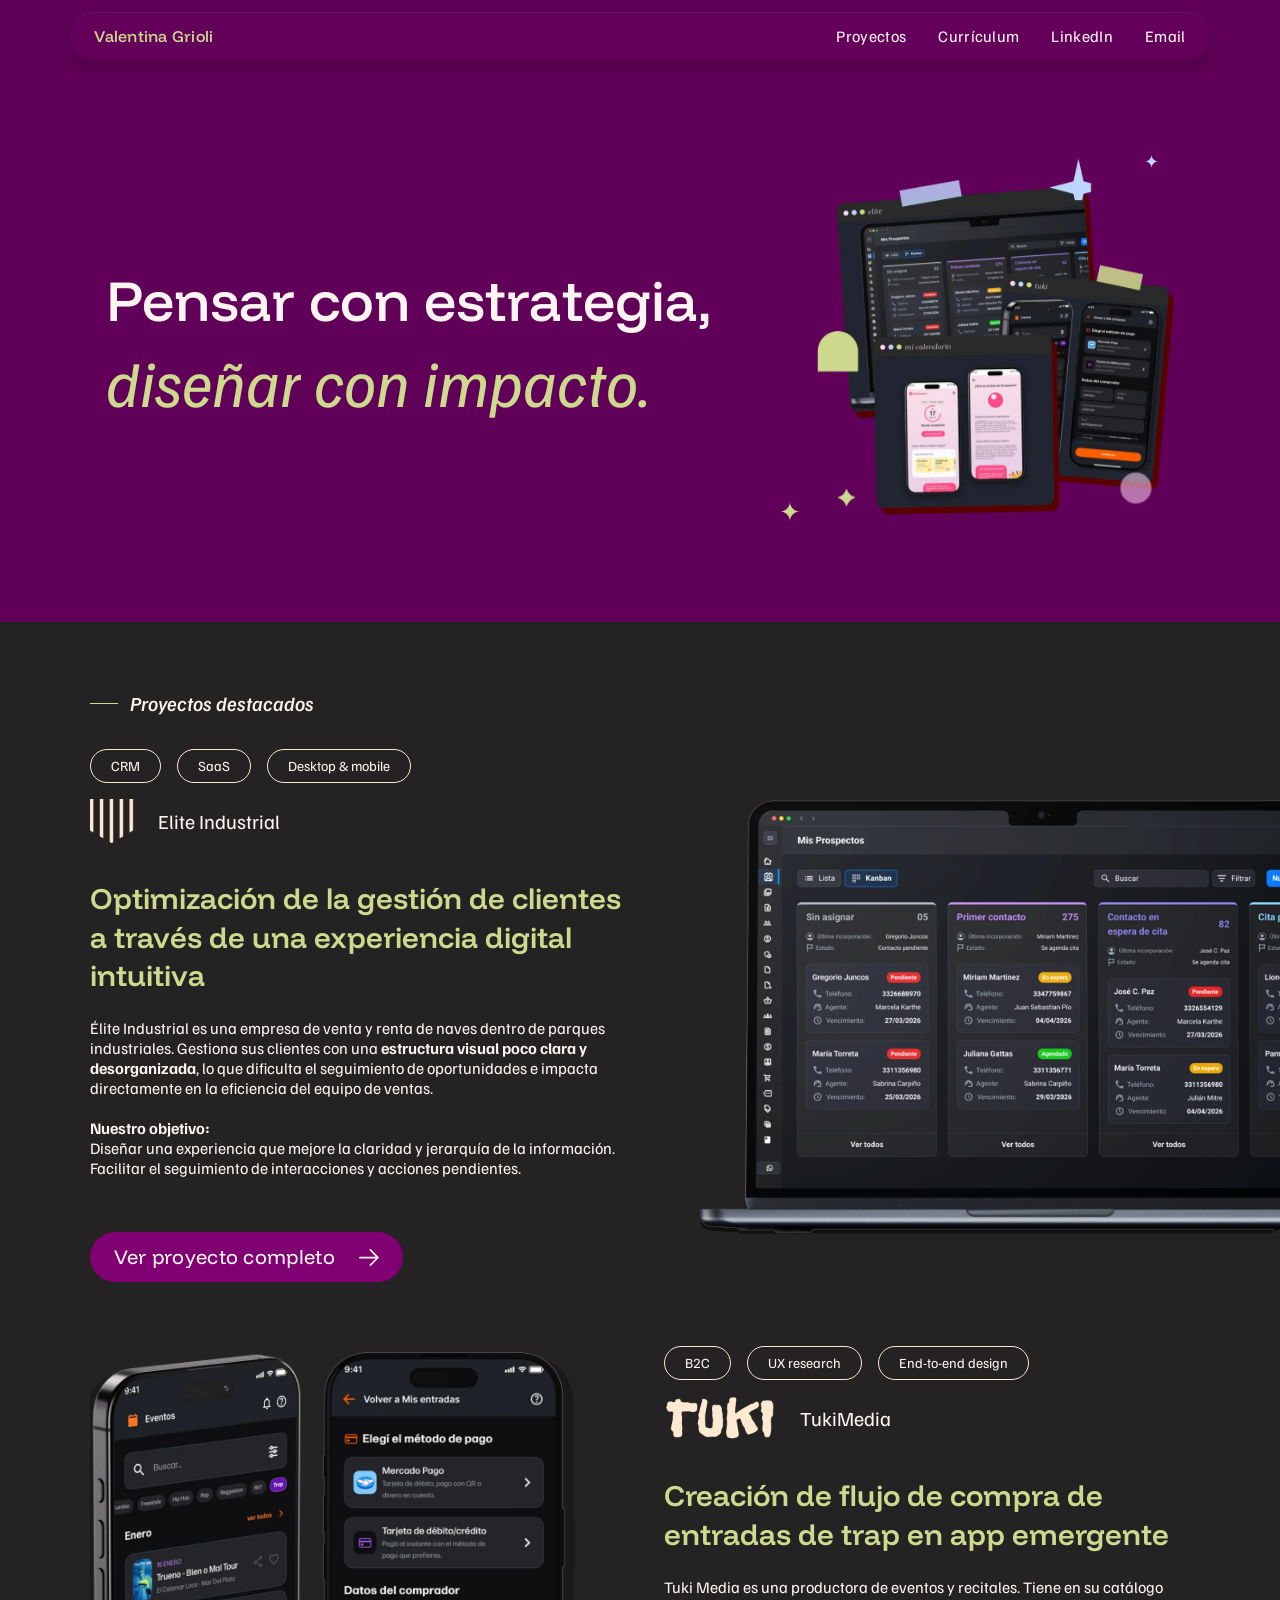
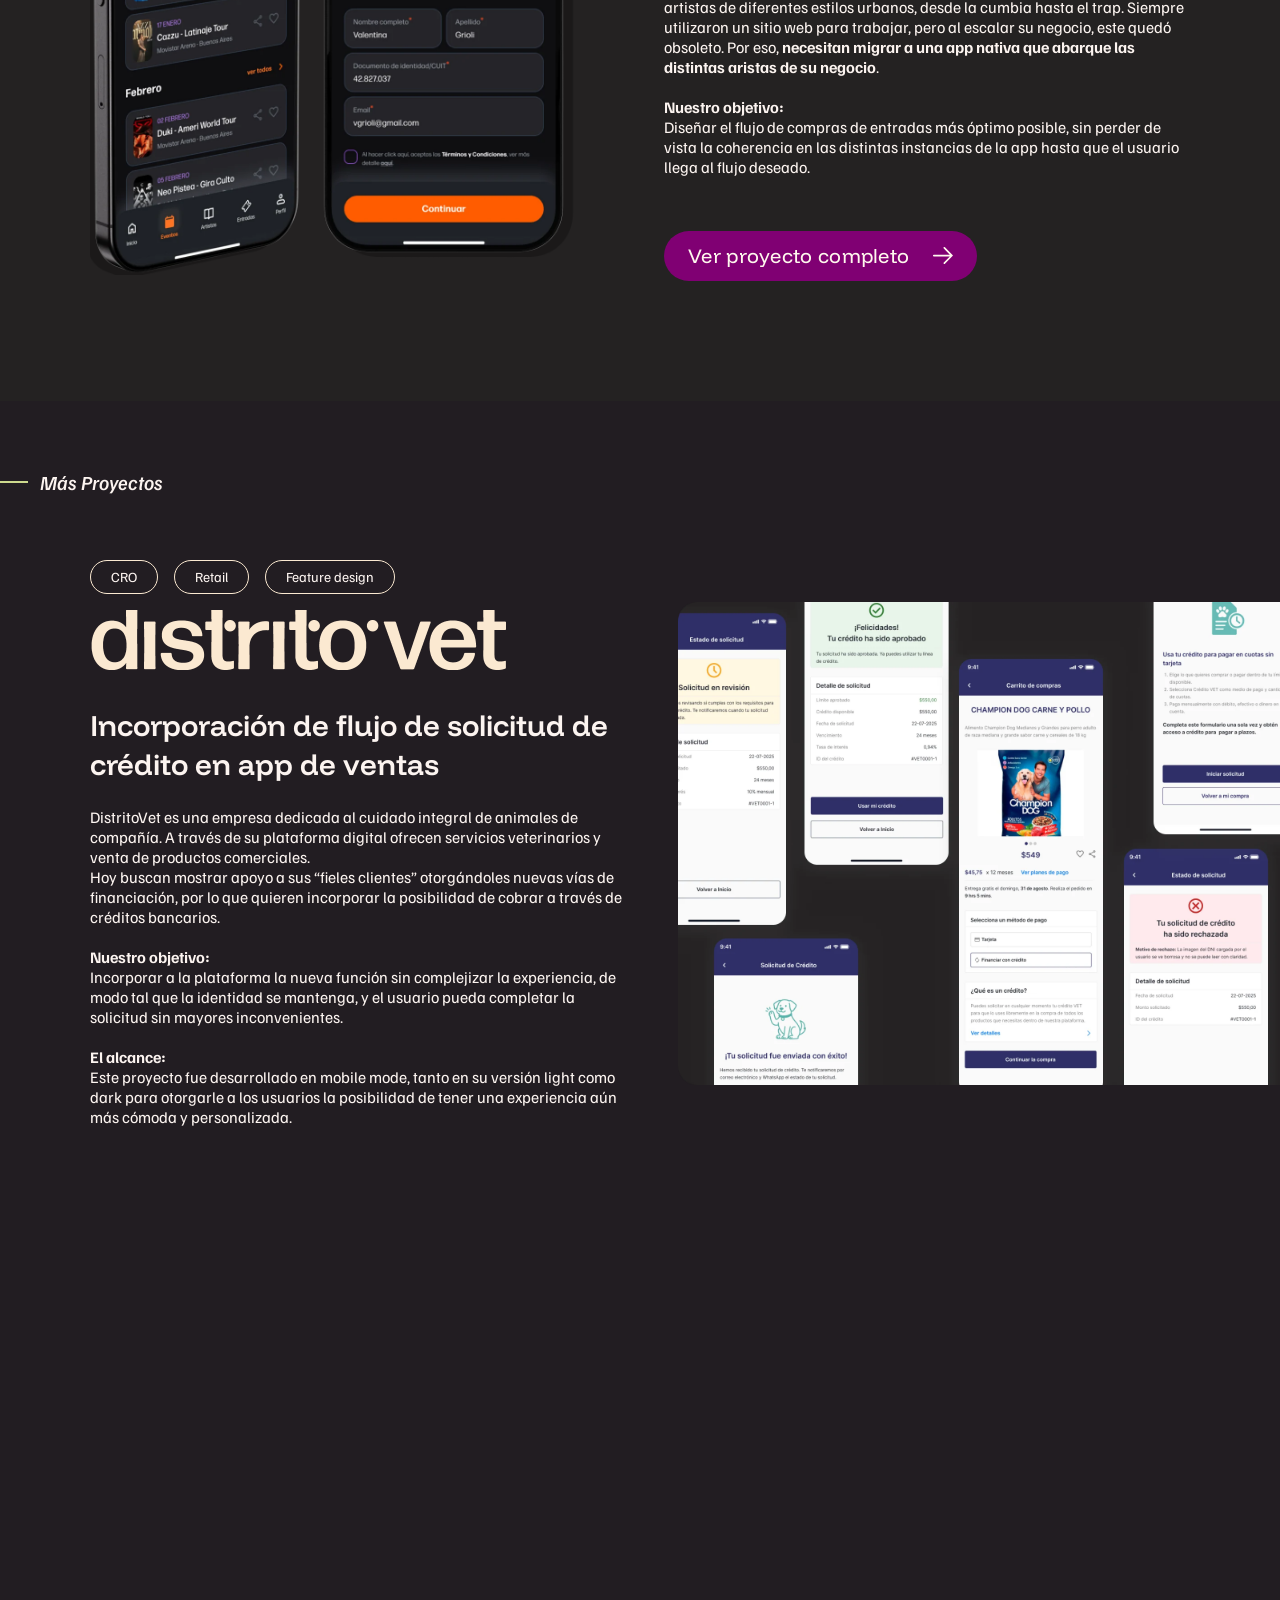
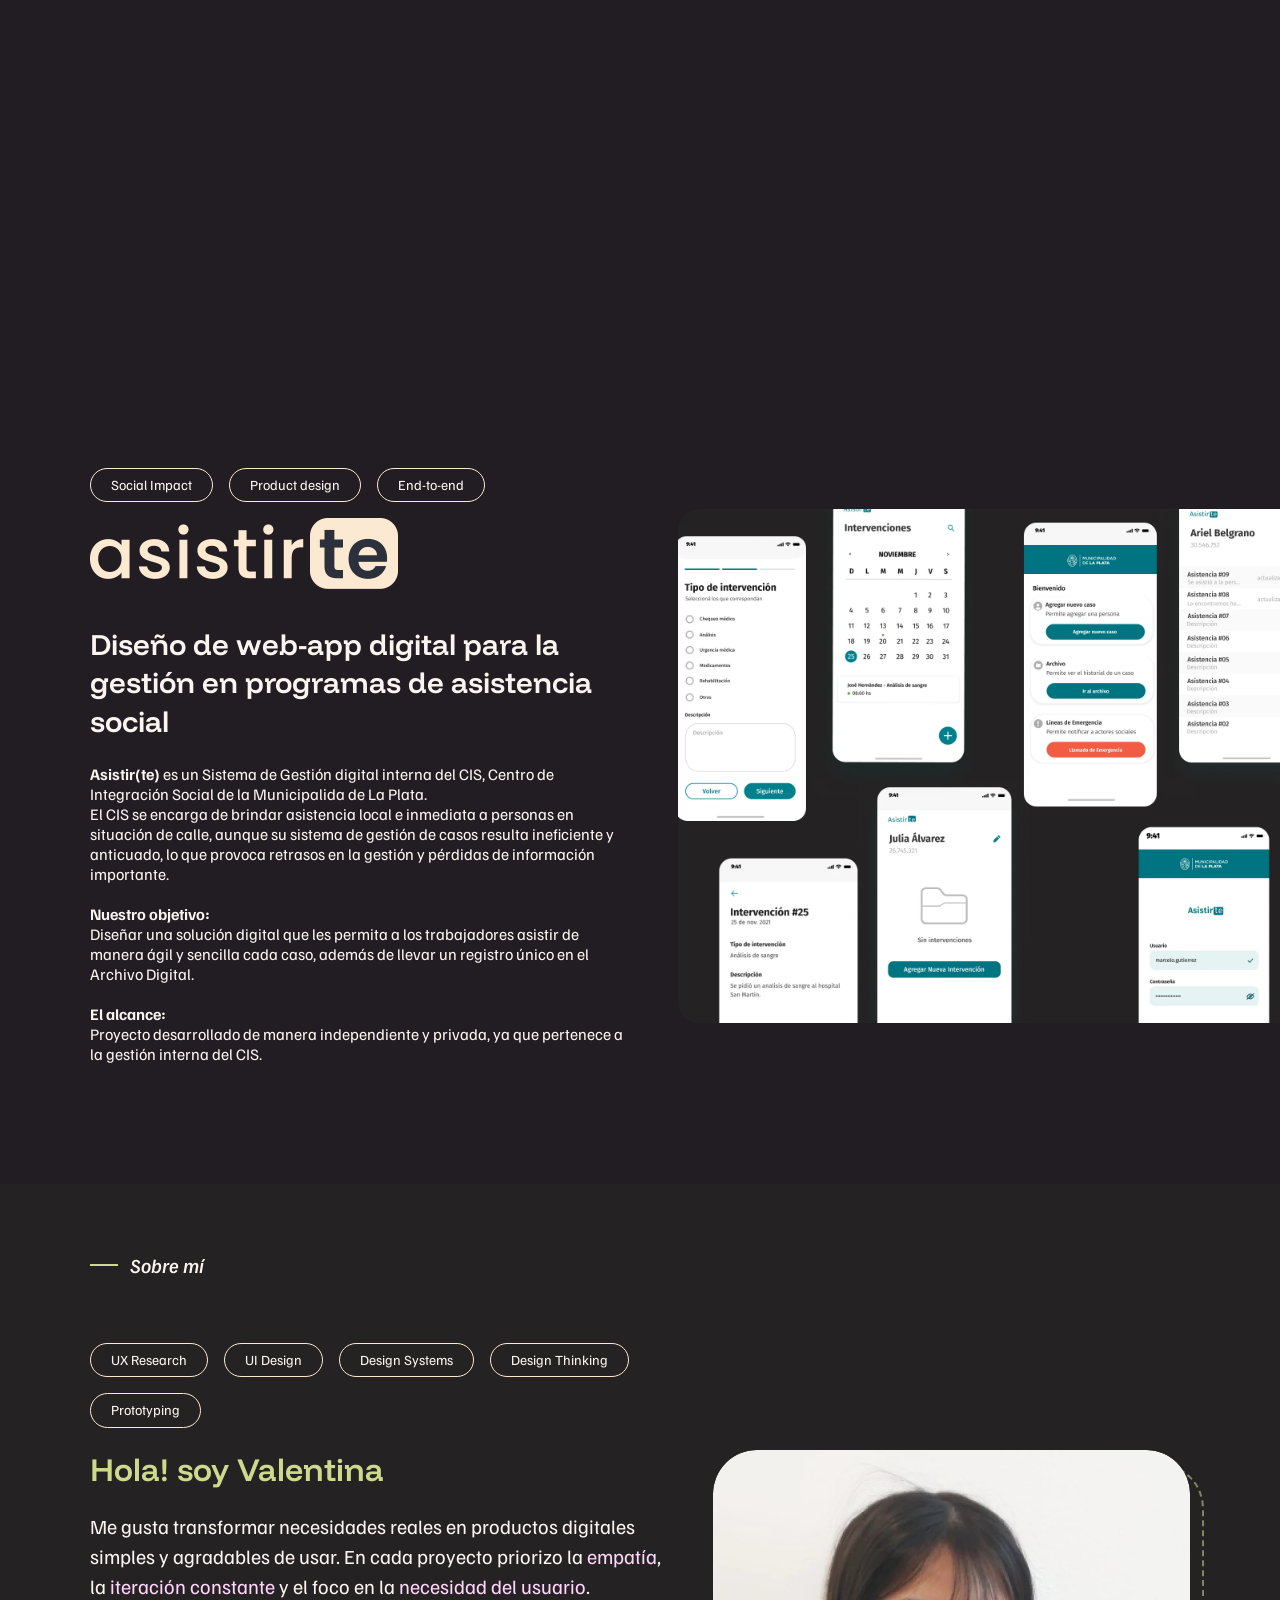
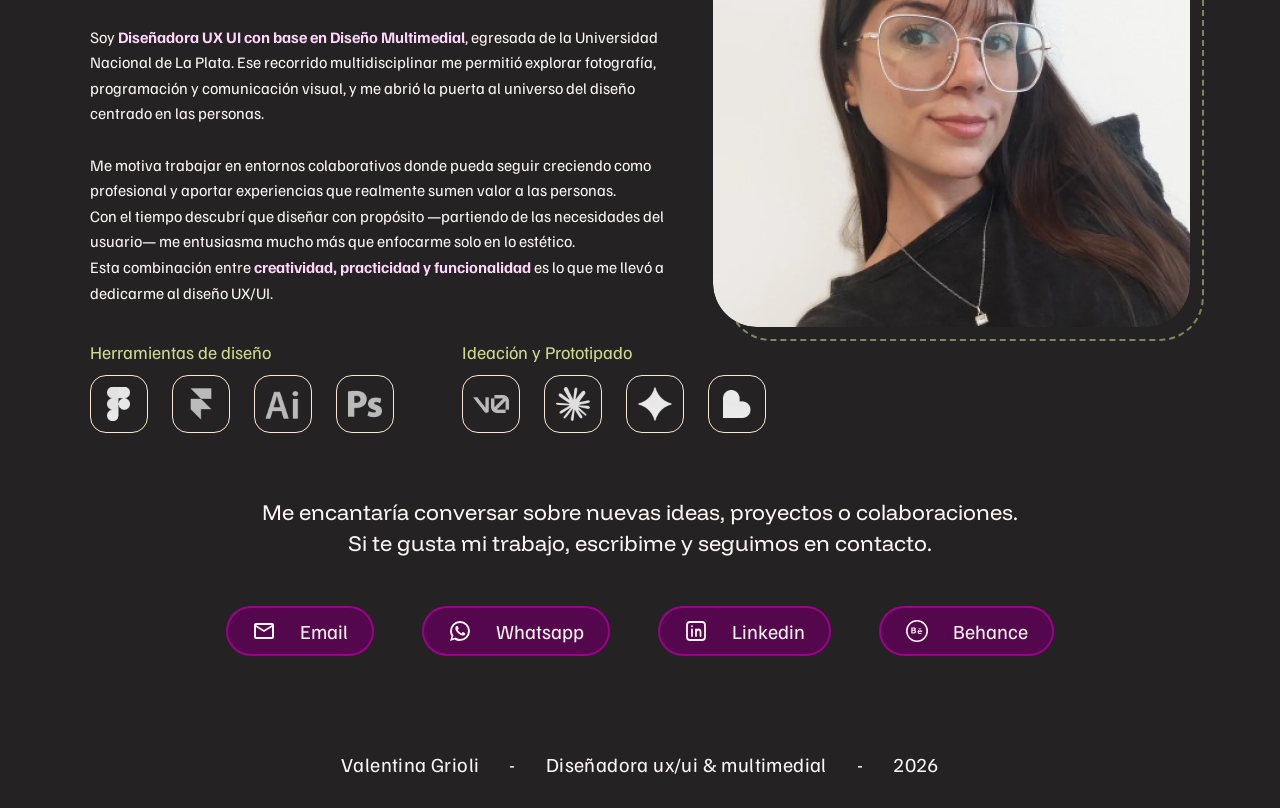
==== commit 6c97e25d: "Agrega favicon e imagen Open Graph Co-Authored-By: Claude Opus 5.5 <noreply@anthropic.com> Claude-Se" ====
--- a/index.html
+++ b/index.html
@@ -5,11 +5,23 @@
   <meta name="viewport" content="width=device-width, initial-scale=1">
   <title>Valentina Grioli · Diseñadora UX/UI</title>
   <meta name="description" content="Portfolio de Valentina Grioli, diseñadora UX/UI y multimedial. Pensar con estrategia, diseñar con impacto.">
+  <meta name="theme-color" content="#610058">
+  <link rel="icon" href="favicon.ico" sizes="any">
+  <link rel="icon" type="image/png" sizes="32x32" href="img/favicon-32.png">
+  <link rel="icon" type="image/png" sizes="192x192" href="img/favicon-192.png">
+  <link rel="apple-touch-icon" href="img/apple-touch-icon.png">
+  <meta property="og:type" content="website">
+  <meta property="og:url" content="https://valentinagrioli.github.io/">
   <meta property="og:title" content="Valentina Grioli · Diseñadora UX/UI">
-  <meta property="og:description" content="Pensar con estrategia, diseñar con impacto.">
-  <meta property="og:image" content="img/collage.webp">
-  <meta name="theme-color" content="#610058">
-  <link rel="icon" href="data:image/svg+xml,%3Csvg xmlns='http://www.w3.org/2000/svg' viewBox='0 0 32 32'%3E%3Crect width='32' height='32' rx='8' fill='%23610058'/%3E%3Ctext x='16' y='22' font-family='Arial' font-weight='700' font-size='15' text-anchor='middle' fill='%23CDD98D'%3EVG%3C/text%3E%3C/svg%3E">
+  <meta property="og:description" content="Transformar lo complejo en experiencias simples y útiles para las personas.">
+  <meta property="og:image" content="https://valentinagrioli.github.io/img/og.jpg">
+  <meta property="og:image:width" content="1200">
+  <meta property="og:image:height" content="630">
+  <meta property="og:locale" content="es_AR">
+  <meta name="twitter:card" content="summary_large_image">
+  <meta name="twitter:title" content="Valentina Grioli · Diseñadora UX/UI">
+  <meta name="twitter:description" content="Transformar lo complejo en experiencias simples y útiles para las personas.">
+  <meta name="twitter:image" content="https://valentinagrioli.github.io/img/og.jpg">
   <link rel="preconnect" href="https://fonts.googleapis.com">
   <link rel="preconnect" href="https://fonts.gstatic.com" crossorigin>
   <link href="https://fonts.googleapis.com/css2?family=Familjen+Grotesk:ital,wght@0,400;0,500;0,700;1,400;1,500&family=Funnel+Display:wght@400;500;600;700&display=swap" rel="stylesheet">
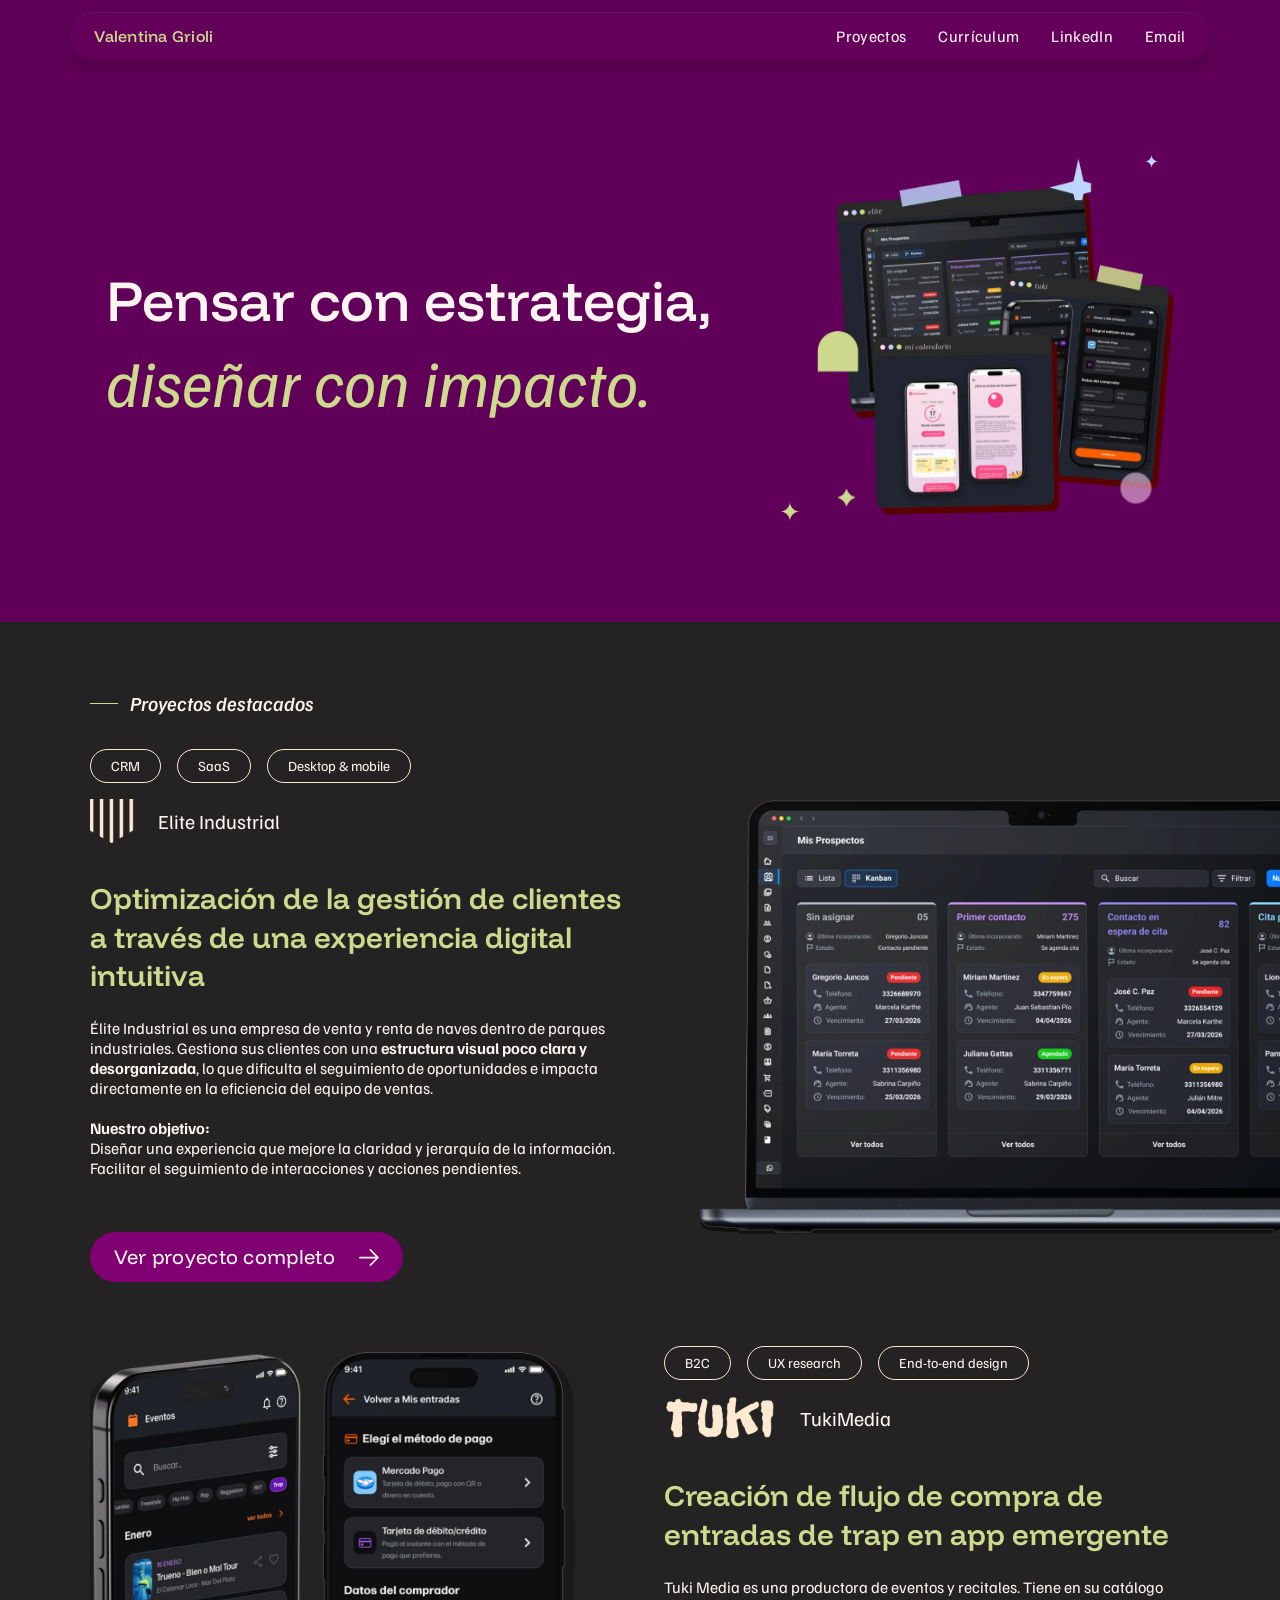
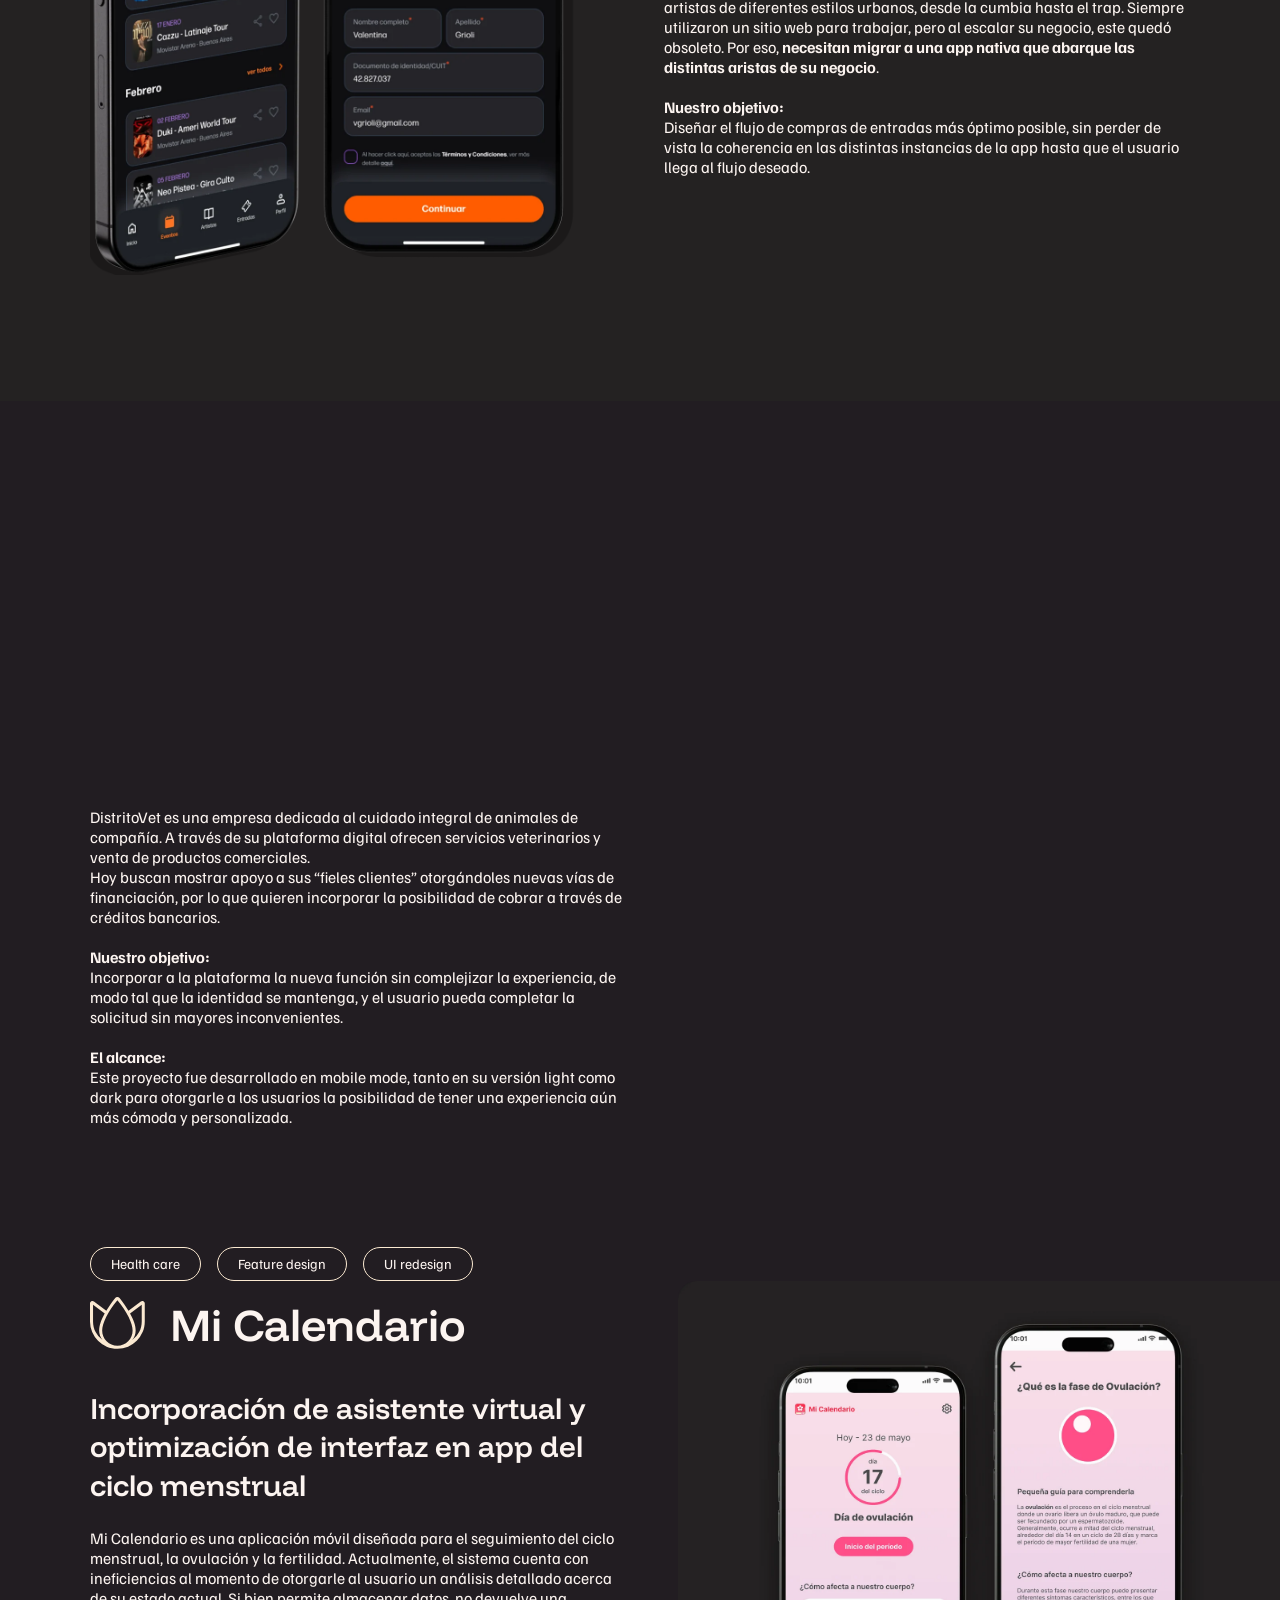
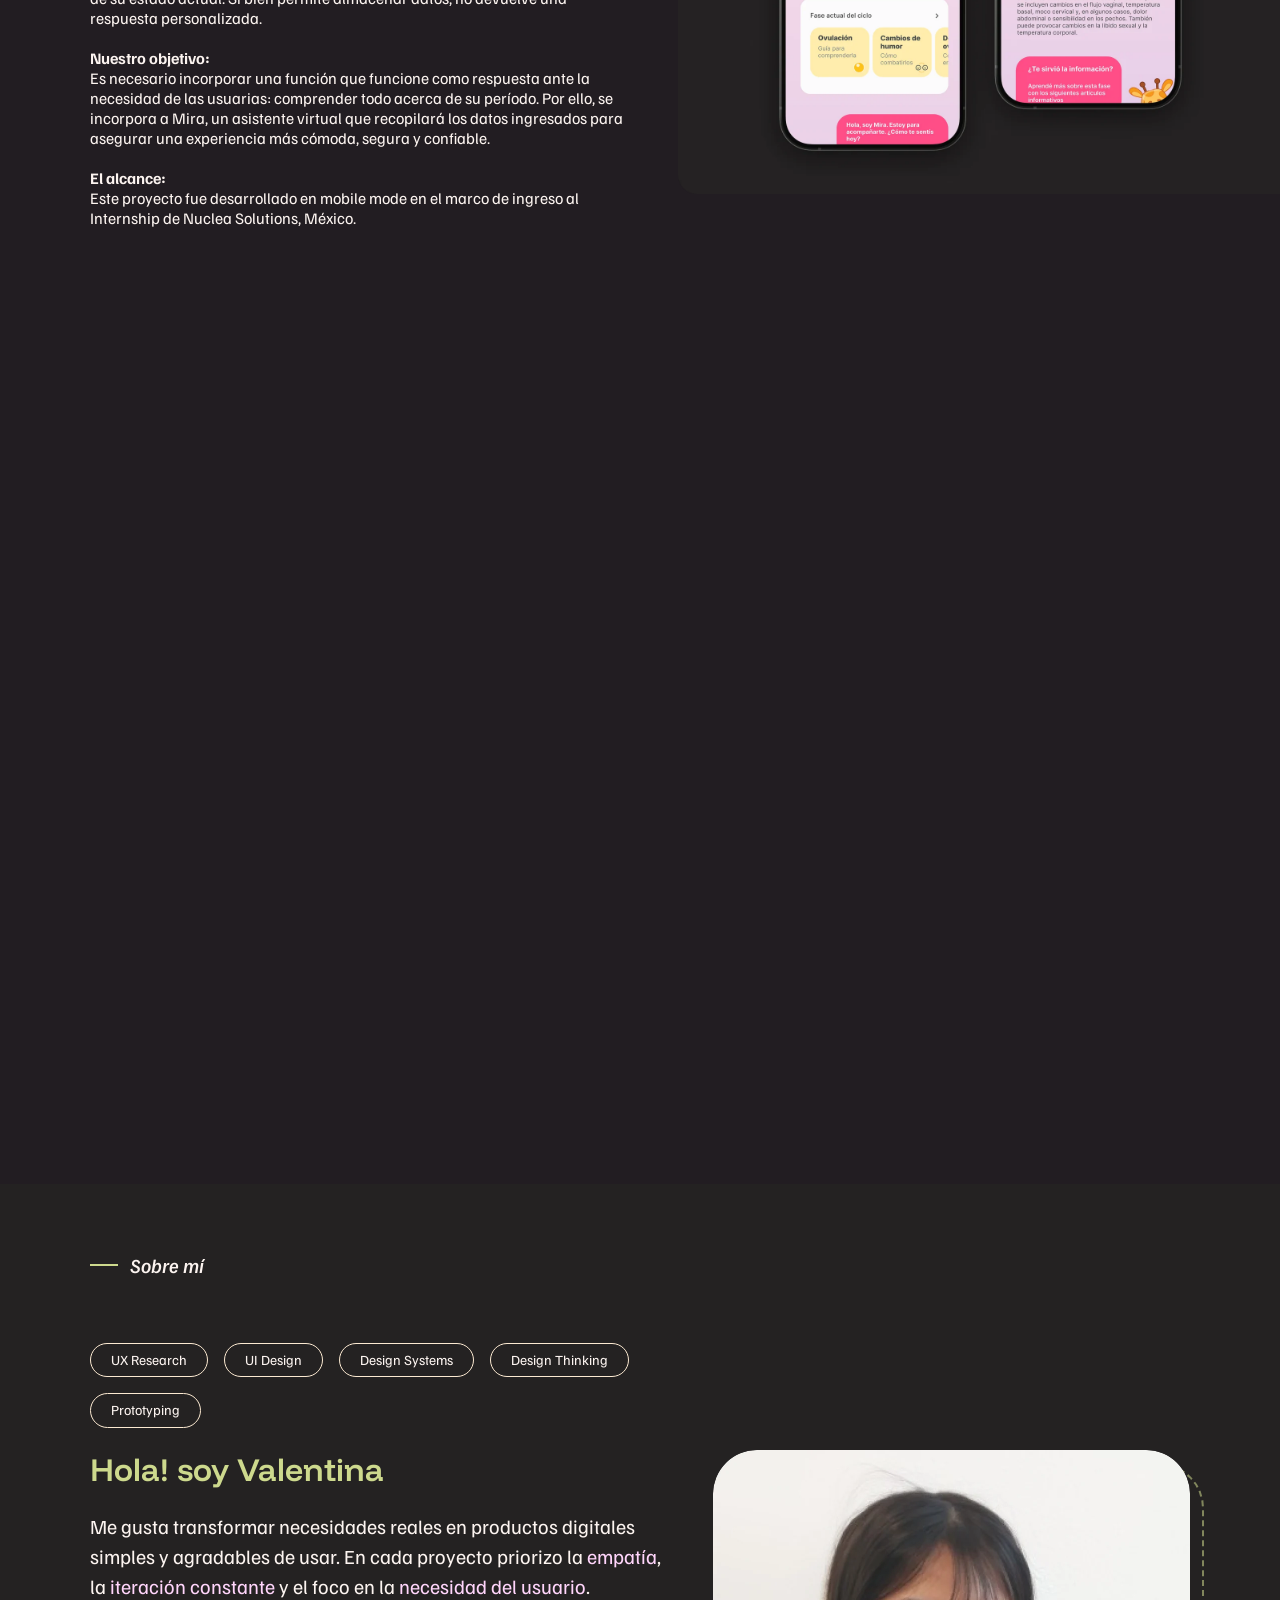
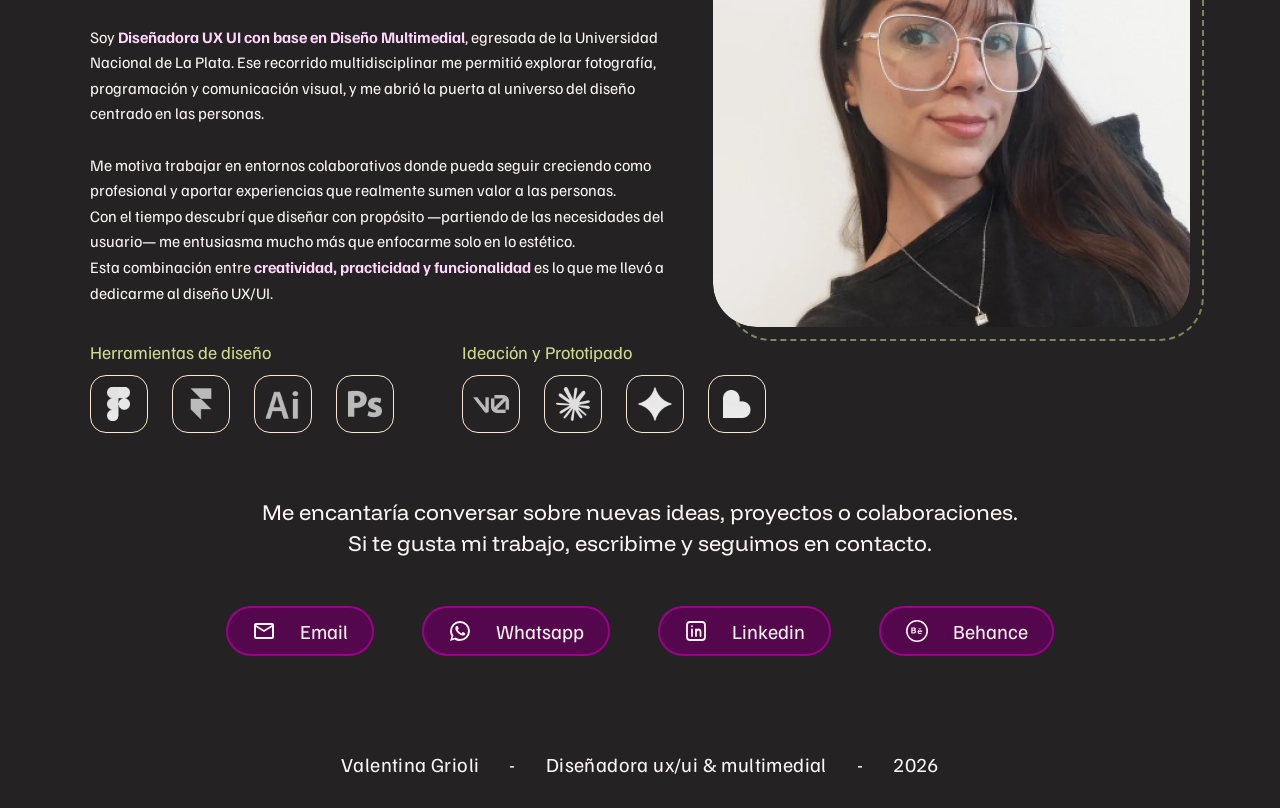
==== commit 00cfd11c: "Favicon según modo claro (violeta) u oscuro (lima) Co-Authored-By: Claude Opus 5.5 <noreply@anthropi" ====
--- a/index.html
+++ b/index.html
@@ -7,7 +7,8 @@
   <meta name="description" content="Portfolio de Valentina Grioli, diseñadora UX/UI y multimedial. Pensar con estrategia, diseñar con impacto.">
   <meta name="theme-color" content="#610058">
   <link rel="icon" href="favicon.ico" sizes="any">
-  <link rel="icon" type="image/png" sizes="32x32" href="img/favicon-32.png">
+  <link rel="icon" type="image/png" sizes="32x32" href="img/favicon-light-32.png" media="(prefers-color-scheme: light)">
+  <link rel="icon" type="image/png" sizes="32x32" href="img/favicon-dark-32.png" media="(prefers-color-scheme: dark)">
   <link rel="icon" type="image/png" sizes="192x192" href="img/favicon-192.png">
   <link rel="apple-touch-icon" href="img/apple-touch-icon.png">
   <meta property="og:type" content="website">
